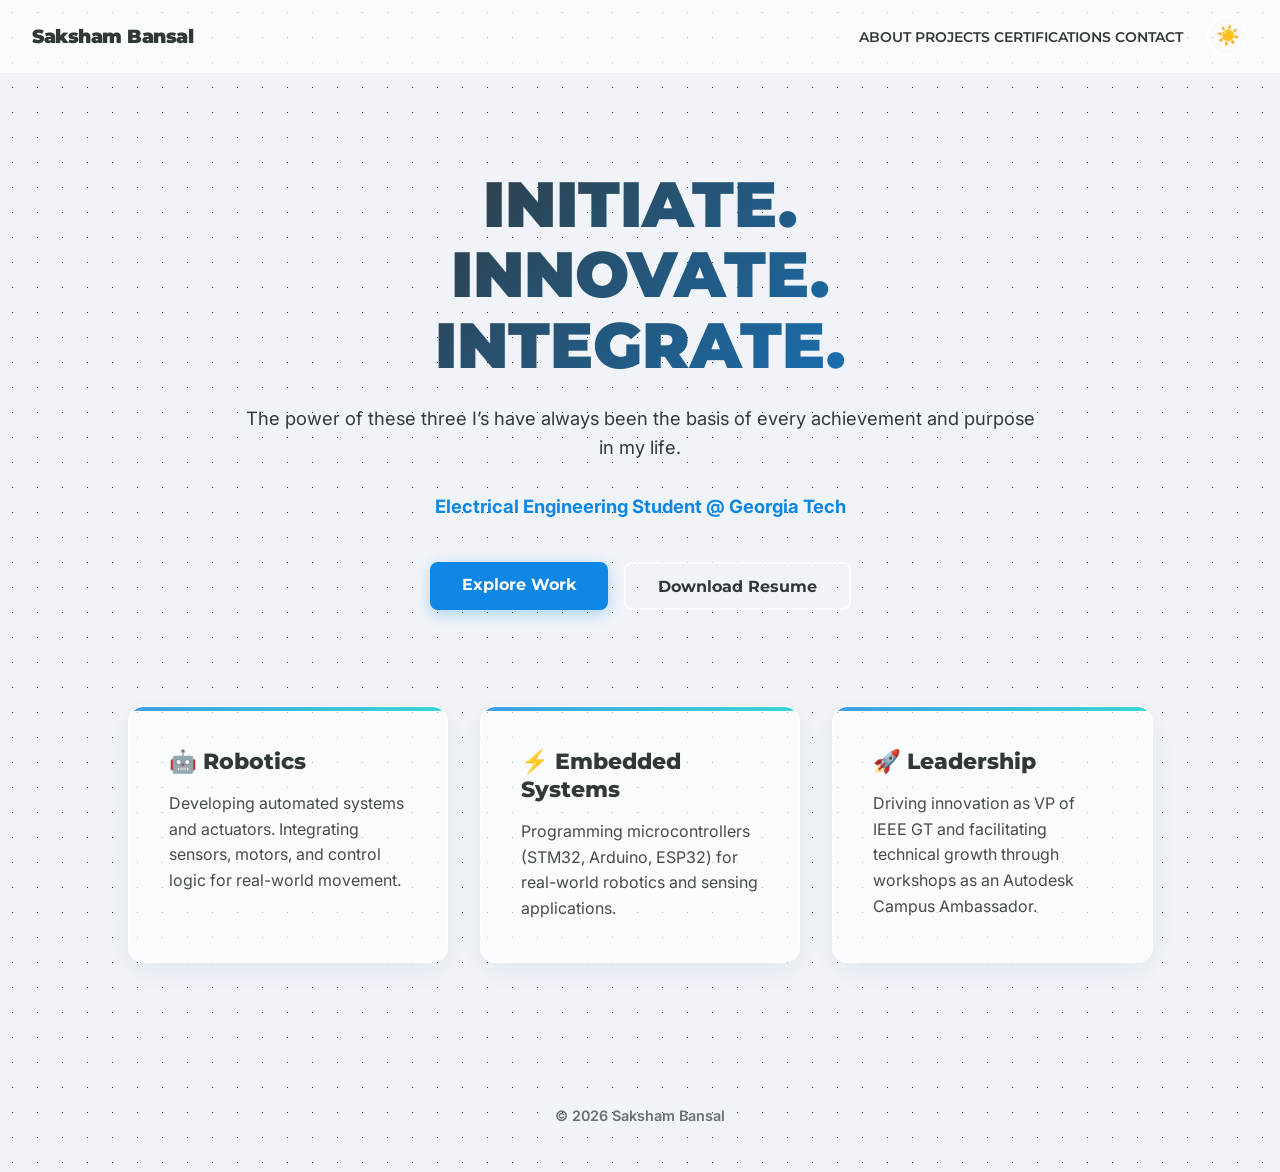
==== index.html @ 100a0a52 "Update index.html" ====
<!DOCTYPE html>
<html lang="en">
<head>
  <meta charset="UTF-8" /> 
  <meta name="viewport" content="width=device-width, initial-scale=1.0" />
  <title>Saksham Bansal</title>
  <link href="https://fonts.googleapis.com/css2?family=Montserrat:wght@400;700;900&family=Inter:wght@400;600&display=swap" rel="stylesheet">
  <style>
    /* SHARED THEME CSS */
    :root {
      --bg-color: #f0f4f8; --text-color: #2d3436;
      --glass-bg: rgba(255, 255, 255, 0.65); --glass-border: rgba(255, 255, 255, 0.8);
      --accent-primary: #0984e3; --accent-secondary: #00cec9;
      --shadow: 0 8px 32px 0 rgba(31, 38, 135, 0.07);
    }
    [data-theme="dark"] {
      --bg-color: #0f111a; --text-color: #dfe6e9;
      --glass-bg: rgba(22, 27, 34, 0.6); --glass-border: rgba(255, 255, 255, 0.1);
      --accent-primary: #74b9ff; --accent-secondary: #81ecec;
      --shadow: 0 8px 32px 0 rgba(0, 0, 0, 0.5);
    }
    * { margin: 0; padding: 0; box-sizing: border-box; transition: background-color 0.3s, color 0.3s; }
    body { 
      background-color: var(--bg-color); color: var(--text-color); font-family: 'Inter', sans-serif; 
      min-height: 100vh; display: flex; flex-direction: column;
      background-image: radial-gradient(var(--text-color) 0.5px, transparent 0.5px); background-size: 25px 25px; opacity: 0.98;
    }
    header {
      background: var(--glass-bg); backdrop-filter: blur(12px); -webkit-backdrop-filter: blur(12px);
      border-bottom: 1px solid var(--glass-border); padding: 1rem 2rem; position: sticky; top: 0; z-index: 100;
      display: flex; justify-content: space-between; align-items: center;
    }
    .brand { 
      font-family: 'Montserrat', sans-serif; font-weight: 900; font-size: 1.2rem; letter-spacing: -0.5px; 
      text-decoration: none; color: var(--text-color); cursor: pointer;
    }
    .brand:hover { color: var(--accent-primary); }

    .controls { display: flex; align-items: center; gap: 1.5rem; }
    nav a { text-decoration: none; color: var(--text-color); font-weight: 600; font-size: 0.9rem; position: relative; font-family: 'Montserrat', sans-serif; }
    nav a::after { content: ''; position: absolute; width: 0; height: 2px; bottom: -4px; left: 0; background-color: var(--accent-primary); transition: width 0.3s; }
    nav a:hover::after { width: 100%; }
    .toggle-btn { background: none; border: 2px solid var(--glass-border); border-radius: 50%; cursor: pointer; font-size: 1.2rem; padding: 0.4rem; display: flex; align-items: center; justify-content: center; transition: transform 0.2s; }
    .toggle-btn:hover { transform: scale(1.1); background: var(--glass-border); }
    
    main { flex: 1; padding: 6rem 2rem; max-width: 1200px; margin: auto; text-align: center; }
    footer { text-align: center; padding: 3rem; font-size: 0.9rem; opacity: 0.7; font-weight: 600; }

    /* Index Specific Styles */
    .hero-title { font-family: 'Montserrat', sans-serif; font-size: 4rem; line-height: 1.1; font-weight: 900; margin-bottom: 1.5rem; background: linear-gradient(135deg, var(--text-color) 20%, var(--accent-primary)); -webkit-background-clip: text; -webkit-text-fill-color: transparent; opacity: 0; animation: fadeIn 1s forwards; }
    .hero-title span { display: block; }
    .hero-title span:nth-child(2) { animation-delay: 0.2s; }
    .hero-title span:nth-child(3) { animation-delay: 0.4s; }
    .hero-sub { font-size: 1.15rem; color: var(--text-color); margin-bottom: 2.5rem; max-width: 800px; margin-left: auto; margin-right: auto; opacity: 0; animation: fadeIn 1s forwards 0.8s; line-height: 1.6; }
    .highlight { color: var(--accent-primary); font-weight: 700; }
    .btn-container { display: inline-flex; gap: 1rem; opacity: 0; animation: fadeIn 1s forwards 1s; }
    .btn { padding: 0.8rem 2rem; text-decoration: none; font-weight: 700; font-size: 1rem; border-radius: 8px; transition: all 0.3s; font-family: 'Montserrat', sans-serif; }
    .btn-fill { background: var(--accent-primary); color: white; box-shadow: 0 4px 15px rgba(9, 132, 227, 0.3); }
    .btn-fill:hover { background: var(--accent-secondary); transform: translateY(-2px); box-shadow: 0 6px 20px rgba(0, 206, 201, 0.4); }
    .btn-outline { background: transparent; color: var(--text-color); border: 2px solid var(--glass-border); }
    .btn-outline:hover { border-color: var(--accent-primary); color: var(--accent-primary); transform: translateY(-2px); }
    .grid { display: grid; grid-template-columns: repeat(auto-fit, minmax(320px, 1fr)); gap: 2rem; margin-top: 6rem; }
    .card { background: var(--glass-bg); padding: 2.5rem; border-radius: 16px; border: 1px solid var(--glass-border); box-shadow: var(--shadow); text-align: left; transition: transform 0.3s, border-color 0.3s; position: relative; overflow: hidden; }
    .card::before { content: ''; position: absolute; top: 0; left: 0; width: 100%; height: 4px; background: linear-gradient(90deg, var(--accent-primary), var(--accent-secondary)); opacity: 0.8; }
    .card:hover { transform: translateY(-8px); border-color: var(--accent-primary); }
    .card h3 { font-family: 'Montserrat', sans-serif; font-weight: 800; font-size: 1.4rem; margin-bottom: 1rem; color: var(--text-color); display: flex; align-items: center; gap: 0.5rem; }
    .card p { font-size: 1rem; line-height: 1.6; opacity: 0.9; }
    
    @keyframes fadeIn { to { opacity: 1; } }

    /* Mobile Layout */
    /* MOBILE LAYOUT */
    @media (max-width: 768px) {
      /* 1. Header & Navigation (Your settings) */
      header { flex-direction: column; padding: 1rem; gap: 0.5rem; }
      .brand { width: 100%; text-align: center; font-size: 1.4rem; margin-bottom: 0.5rem; }
      .controls { width: 100%; justify-content: center; gap: 1rem; flex-wrap: wrap; }
      nav { gap: 0.8rem; }
      nav a { font-size: 0.75rem; }

      /* 2. Grid & Font Fixes (Keeps the rest of the site working on mobile) */
      .grid, .project-grid, .contact-grid, .cert-grid, .skills-grid { 
        grid-template-columns: 1fr; 
      }
      .toggle-btn { font-size: 1.1rem; padding: 0.3rem; }
      .hero-title { font-size: 2.5rem; }
      h2 { font-size: 2rem; }
    }
  </style>
  <script>
    (function() { const savedTheme = localStorage.getItem("theme") || "light"; document.documentElement.setAttribute("data-theme", savedTheme); })();
  </script>
</head>
<body>
  <header>
    <a href="index.html" class="brand">Saksham Bansal</a>
    <div class="controls">
      <nav>
        <a href="about.html">ABOUT</a>
        <a href="projects.html">PROJECTS</a>
        <a href="certifications.html">CERTIFICATIONS</a>
        <a href="contact.html">CONTACT</a>
      </nav>
      <button class="toggle-btn" onclick="toggleTheme()" title="Toggle Theme"><span id="theme-icon">☀️</span></button>
    </div>
  </header>

  <main>
    <h1 class="hero-title">
      <span>INITIATE.</span><span>INNOVATE.</span><span>INTEGRATE.</span>
    </h1>
    <p class="hero-sub">The power of these three I’s have always been the basis of every achievement and purpose in my life.<br><br><span class="highlight">Electrical Engineering Student @ Georgia Tech</span></p>
    <div class="btn-container">
      <a href="projects.html" class="btn btn-fill">Explore Work</a>
      <a href="Resume - Saksham Bansal.pdf" class="btn btn-outline" target="_blank">Download Resume</a>
    </div>
    <div class="grid">
      <div class="card">
        <h3>🤖 Robotics</h3>
        <p>Developing automated systems and actuators. Integrating sensors, motors, and control logic for real-world movement.</p>
      </div>
      <div class="card">
        <h3>⚡ Embedded Systems</h3>
        <p>Programming microcontrollers (STM32, Arduino, ESP32) for real-world robotics and sensing applications.</p>
      </div>
      <div class="card">
        <h3>🚀 Leadership</h3>
        <p>Driving innovation as VP of IEEE GT and facilitating technical growth through workshops as an Autodesk Campus Ambassador.</p>
      </div>
    </div>
  </main>
  <footer>&copy; 2026 Saksham Bansal</footer>
  <script>
    function toggleTheme() { const html = document.documentElement; const icon = document.getElementById('theme-icon'); const current = html.getAttribute("data-theme"); if (current === "dark") { html.setAttribute("data-theme", "light"); localStorage.setItem("theme", "light"); icon.textContent = "☀️"; } else { html.setAttribute("data-theme", "dark"); localStorage.setItem("theme", "dark"); icon.textContent = "🌙"; } }
    document.addEventListener("DOMContentLoaded", () => { const current = localStorage.getItem("theme") || "light"; document.getElementById('theme-icon').textContent = current === "dark" ? "🌙" : "☀️"; });
  </script>
</body>
</html>
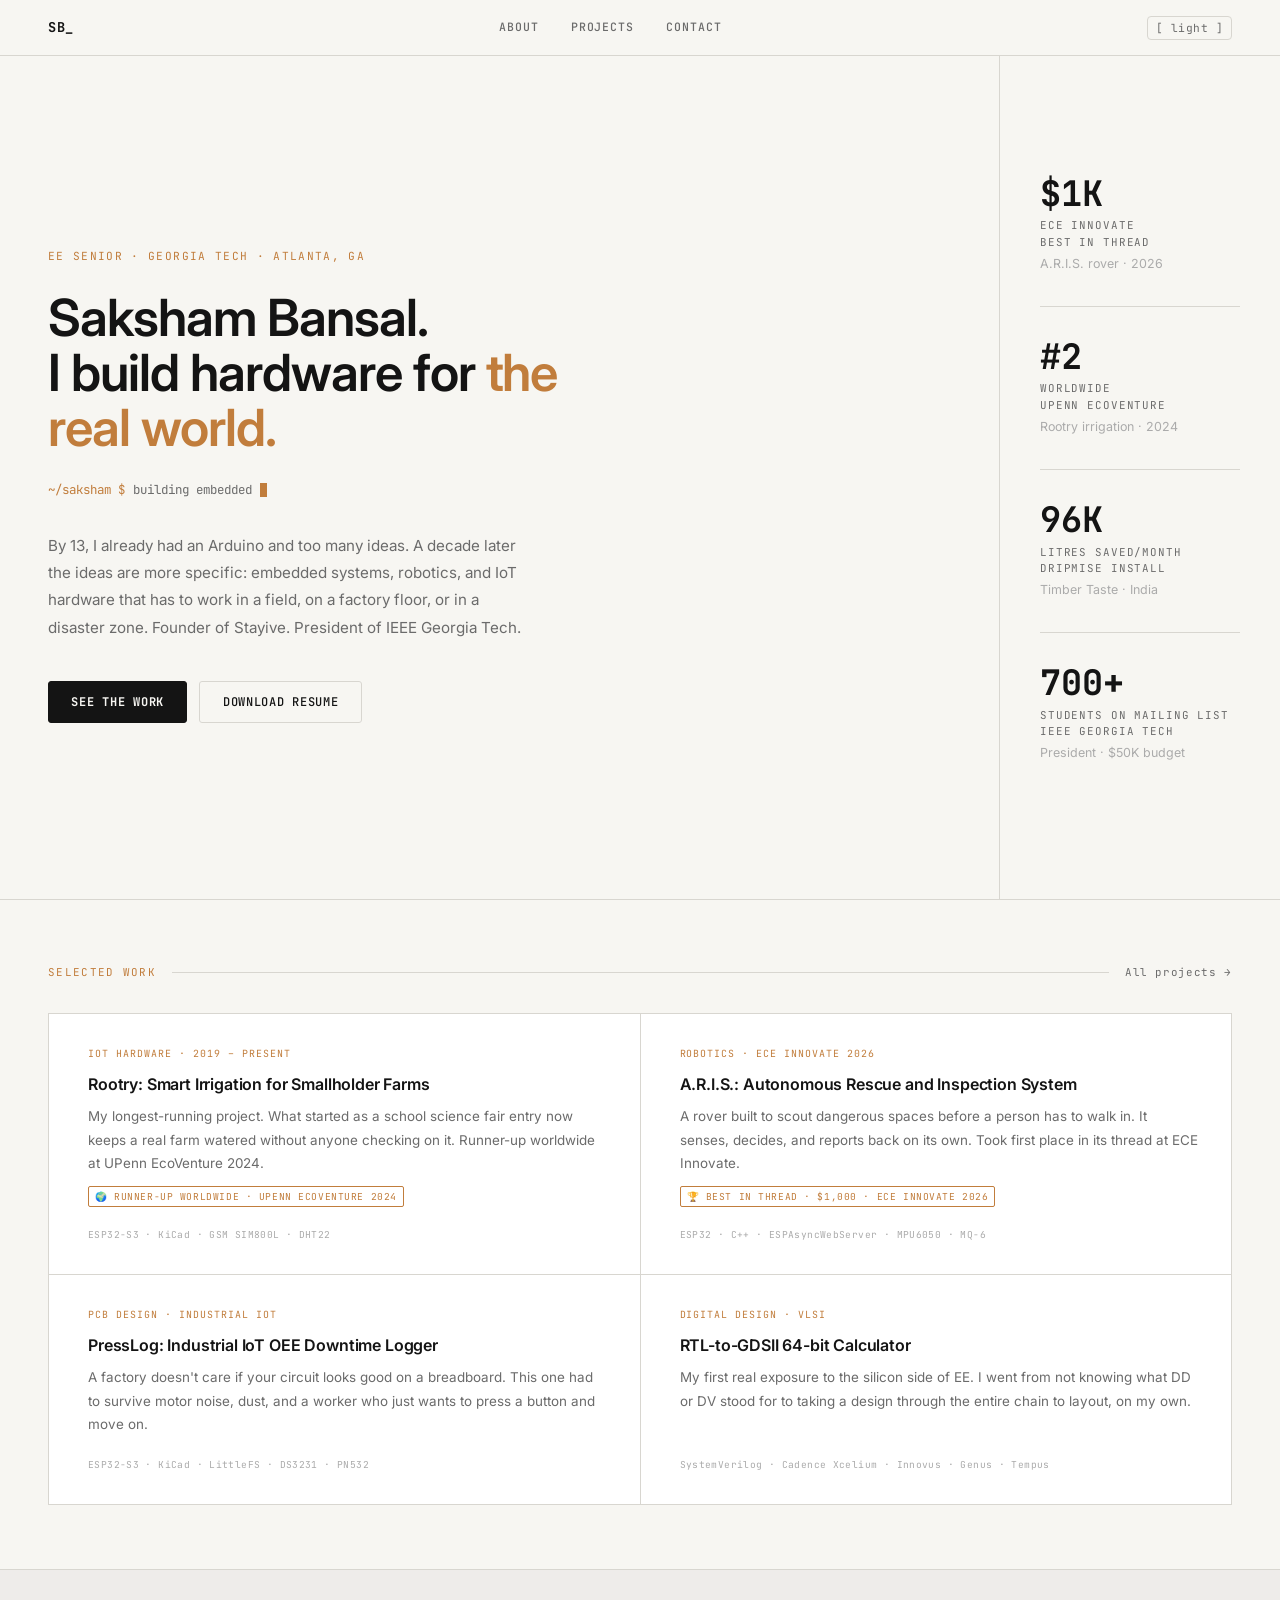
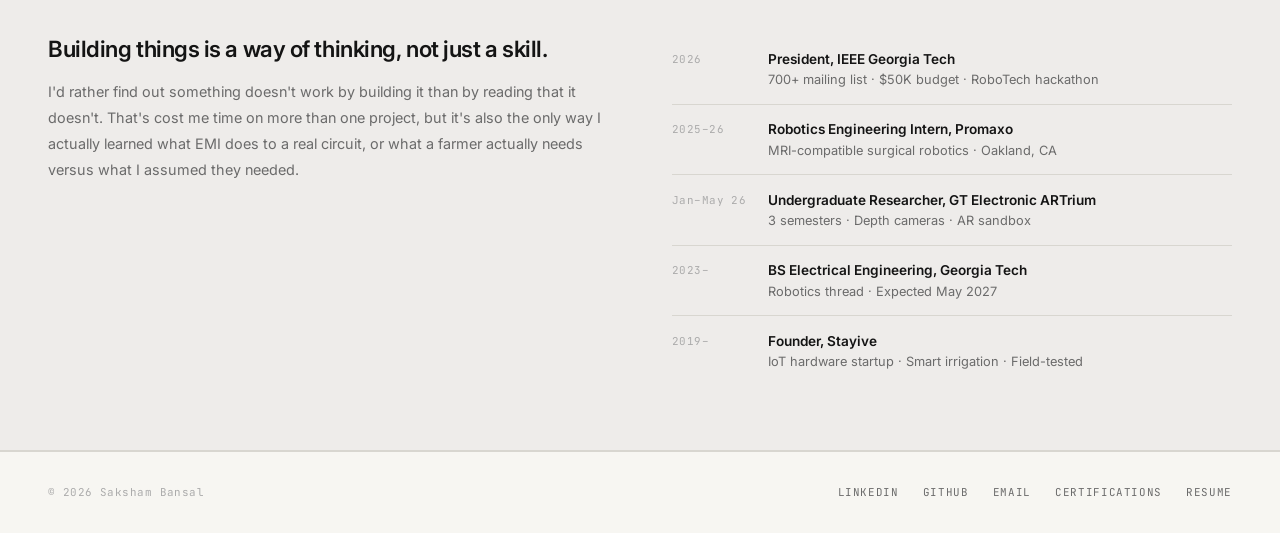
==== commit a3313c1a: "Rename index-2.html to index.html" ====
--- a/index.html
+++ b/index.html
@@ -1,138 +1,238 @@
 <!DOCTYPE html>
-<html lang="en">
+<html lang="en" data-theme="light">
 <head>
-  <meta charset="UTF-8" /> 
+  <meta charset="UTF-8" />
   <meta name="viewport" content="width=device-width, initial-scale=1.0" />
+  <meta name="description" content="Saksham Bansal: EE Senior at Georgia Tech. Embedded systems, robotics, and IoT hardware." />
   <title>Saksham Bansal</title>
-  <link href="https://fonts.googleapis.com/css2?family=Montserrat:wght@400;700;900&family=Inter:wght@400;600&display=swap" rel="stylesheet">
+  <link rel="preconnect" href="https://fonts.googleapis.com">
+  <link rel="preconnect" href="https://fonts.gstatic.com" crossorigin>
+  <link href="https://fonts.googleapis.com/css2?family=JetBrains+Mono:wght@400;500;700&family=Inter:wght@400;500;600&display=swap" rel="stylesheet">
   <style>
-    /* SHARED THEME CSS */
-    :root {
-      --bg-color: #f0f4f8; --text-color: #2d3436;
-      --glass-bg: rgba(255, 255, 255, 0.65); --glass-border: rgba(255, 255, 255, 0.8);
-      --accent-primary: #0984e3; --accent-secondary: #00cec9;
-      --shadow: 0 8px 32px 0 rgba(31, 38, 135, 0.07);
+    :root{--bg:#F7F6F2;--surface:#EEECEA;--ink:#141414;--ink2:#6B6B6B;--ink3:#ABABAB;--accent:#C17D3C;--border:#D8D6D0;--card-bg:#FFFFFF;--mono:'JetBrains Mono',monospace;--sans:'Inter',sans-serif;}
+    [data-theme="dark"]{--bg:#0E0E0E;--surface:#1A1A18;--ink:#E8E6DF;--ink2:#8A8880;--ink3:#4A4A48;--accent:#D4904E;--border:#2A2A28;--card-bg:#161614;}
+    *,*::before,*::after{box-sizing:border-box;margin:0;padding:0;}
+    html{scroll-behavior:smooth;}
+    body{background:var(--bg);color:var(--ink);font-family:var(--sans);font-size:16px;line-height:1.6;transition:background .25s,color .25s;min-height:100vh;}
+    body::before{content:'';position:fixed;inset:0;background-image:radial-gradient(var(--ink3) 0.6px,transparent 0.6px);background-size:28px 28px;opacity:.35;pointer-events:none;z-index:0;}
+    header{position:sticky;top:0;z-index:100;display:flex;align-items:center;justify-content:space-between;padding:0 3rem;height:56px;background:var(--bg);border-bottom:1px solid var(--border);}
+    .brand{font-family:var(--mono);font-weight:700;font-size:.85rem;letter-spacing:.04em;color:var(--ink);text-decoration:none;}
+    .brand:hover{color:var(--accent);}
+    nav{display:flex;align-items:center;gap:2rem;}
+    nav a{font-family:var(--mono);font-size:.72rem;font-weight:500;letter-spacing:.08em;text-transform:uppercase;color:var(--ink2);text-decoration:none;transition:color .15s;}
+    nav a:hover,nav a.active{color:var(--accent);}
+    .theme-btn{background:none;border:1px solid var(--border);border-radius:4px;color:var(--ink2);cursor:pointer;font-family:var(--mono);font-size:.7rem;padding:4px 8px;letter-spacing:.04em;transition:border-color .15s,color .15s;}
+    .theme-btn:hover{border-color:var(--accent);color:var(--accent);}
+    main{position:relative;z-index:1;}
+    footer{position:relative;z-index:1;padding:2rem 3rem;display:flex;align-items:center;justify-content:space-between;border-top:1px solid var(--border);}
+    .footer-copy{font-family:var(--mono);font-size:.68rem;color:var(--ink3);letter-spacing:.04em;}
+    .footer-links{display:flex;gap:1.5rem;}
+    .footer-links a{font-family:var(--mono);font-size:.68rem;letter-spacing:.06em;text-transform:uppercase;color:var(--ink2);text-decoration:none;transition:color .15s;}
+    .footer-links a:hover{color:var(--accent);}
+    .hero{display:grid;grid-template-columns:1fr 280px;min-height:calc(100vh - 56px);border-bottom:1px solid var(--border);}
+    .hero-left{padding:5rem 3rem 4rem;display:flex;flex-direction:column;justify-content:center;border-right:1px solid var(--border);}
+    .eyebrow{font-family:var(--mono);font-size:.7rem;letter-spacing:.12em;text-transform:uppercase;color:var(--accent);margin-bottom:1.5rem;}
+    h1{font-size:clamp(2.2rem,4vw,3.5rem);font-weight:600;line-height:1.08;letter-spacing:-.02em;color:var(--ink);margin-bottom:1.5rem;max-width:580px;}
+    h1 em{font-style:normal;color:var(--accent);}
+    .terminal-line{display:flex;align-items:center;gap:.5rem;margin-bottom:2rem;}
+    .terminal-prompt{font-family:var(--mono);font-size:.78rem;color:var(--accent);user-select:none;flex-shrink:0;}
+    .terminal-text{font-family:var(--mono);font-size:.78rem;color:var(--ink2);min-height:1.2em;}
+    .cursor{display:inline-block;width:7px;height:.85em;background:var(--accent);vertical-align:middle;animation:blink 1s step-end infinite;}
+    @keyframes blink{0%,100%{opacity:1}50%{opacity:0}}
+    .hero-desc{font-size:.95rem;color:var(--ink2);max-width:480px;line-height:1.8;margin-bottom:2.5rem;}
+    .cta-row{display:flex;gap:.75rem;flex-wrap:wrap;}
+    .btn-primary{font-family:var(--mono);font-size:.75rem;font-weight:700;letter-spacing:.06em;text-transform:uppercase;color:var(--bg);background:var(--ink);border:1px solid var(--ink);padding:.65rem 1.4rem;text-decoration:none;border-radius:3px;transition:background .15s,border-color .15s;}
+    .btn-primary:hover{background:var(--accent);border-color:var(--accent);}
+    .btn-ghost{font-family:var(--mono);font-size:.75rem;font-weight:500;letter-spacing:.06em;text-transform:uppercase;color:var(--ink);background:transparent;border:1px solid var(--border);padding:.65rem 1.4rem;text-decoration:none;border-radius:3px;transition:border-color .15s,color .15s;}
+    .btn-ghost:hover{border-color:var(--accent);color:var(--accent);}
+    .hero-right{padding:5rem 2.5rem 4rem;display:flex;flex-direction:column;justify-content:center;}
+    .stat-block{padding:2rem 0;border-bottom:1px solid var(--border);}
+    .stat-block:first-child{padding-top:0;}
+    .stat-block:last-child{border-bottom:none;}
+    .stat-number{font-family:var(--mono);font-size:2.2rem;font-weight:700;color:var(--ink);line-height:1;margin-bottom:.4rem;}
+    .stat-label{font-family:var(--mono);font-size:.68rem;letter-spacing:.08em;text-transform:uppercase;color:var(--ink2);line-height:1.5;}
+    .stat-sub{font-size:.78rem;color:var(--ink3);margin-top:.25rem;}
+    .section{padding:4rem 3rem;}
+    .section-header{display:flex;align-items:center;gap:1rem;margin-bottom:2rem;}
+    .section-label{font-family:var(--mono);font-size:.68rem;letter-spacing:.12em;text-transform:uppercase;color:var(--accent);white-space:nowrap;}
+    .section-rule{flex:1;height:1px;background:var(--border);}
+    .section-link{font-family:var(--mono);font-size:.68rem;color:var(--ink2);text-decoration:none;letter-spacing:.06em;white-space:nowrap;transition:color .15s;}
+    .section-link:hover{color:var(--accent);}
+    .work-grid{display:grid;grid-template-columns:repeat(2,1fr);gap:1px;background:var(--border);border:1px solid var(--border);}
+    .work-card{background:var(--card-bg);padding:2rem 2rem 2rem 2.25rem;border-left:3px solid transparent;transition:border-color .2s;text-decoration:none;color:inherit;display:flex;flex-direction:column;}
+    .work-card:hover{border-left-color:var(--accent);}
+    .card-tag{font-family:var(--mono);font-size:.62rem;letter-spacing:.1em;text-transform:uppercase;color:var(--accent);margin-bottom:.6rem;}
+    .card-title{font-size:1rem;font-weight:600;color:var(--ink);margin-bottom:.5rem;letter-spacing:-.01em;}
+    .card-desc{font-size:.84rem;color:var(--ink2);line-height:1.75;flex:1;}
+    .card-footer{display:flex;align-items:center;justify-content:space-between;margin-top:1.25rem;flex-wrap:wrap;gap:.5rem;}
+    .card-stack{font-family:var(--mono);font-size:.6rem;color:var(--ink3);letter-spacing:.04em;}
+    .card-award{font-family:var(--mono);font-size:.6rem;letter-spacing:.06em;text-transform:uppercase;color:var(--accent);border:1px solid var(--accent);padding:2px 6px;border-radius:2px;display:inline-block;margin-top:.6rem;align-self:flex-start;}
+    .about-strip{padding:4rem 3rem;border-top:1px solid var(--border);border-bottom:1px solid var(--border);display:grid;grid-template-columns:1fr 1fr;gap:4rem;background:var(--surface);}
+    .about-left h2{font-size:1.4rem;font-weight:600;letter-spacing:-.02em;color:var(--ink);margin-bottom:1rem;line-height:1.3;}
+    .about-left p{font-size:.9rem;color:var(--ink2);line-height:1.8;margin-bottom:.75rem;}
+    .about-left p:last-child{margin-bottom:0;}
+    .timeline{display:flex;flex-direction:column;}
+    .timeline-item{display:grid;grid-template-columns:80px 1fr;gap:1rem;padding:.9rem 0;border-bottom:1px solid var(--border);}
+    .timeline-item:last-child{border-bottom:none;}
+    .timeline-year{font-family:var(--mono);font-size:.68rem;color:var(--ink3);letter-spacing:.04em;padding-top:2px;}
+    .timeline-text{font-size:.85rem;color:var(--ink);line-height:1.5;}
+    .timeline-text strong{font-weight:600;}
+    .timeline-text span{color:var(--ink2);font-size:.8rem;}
+    @media(max-width:900px){
+      header{padding:0 1.5rem;}nav{gap:1.2rem;}
+      .hero{grid-template-columns:1fr;min-height:auto;}
+      .hero-left{padding:3rem 1.5rem 2rem;border-right:none;border-bottom:1px solid var(--border);}
+      .hero-right{padding:2rem 1.5rem;flex-direction:row;flex-wrap:wrap;}
+      .stat-block{flex:1;min-width:140px;padding:1rem 0;border-bottom:none;border-right:1px solid var(--border);}
+      .stat-block:last-child{border-right:none;}
+      .section{padding:2.5rem 1.5rem;}
+      .work-grid{grid-template-columns:1fr;}
+      .about-strip{grid-template-columns:1fr;gap:2rem;padding:2.5rem 1.5rem;}
+      footer{padding:1.5rem;flex-direction:column;gap:1rem;text-align:center;}
     }
-    [data-theme="dark"] {
-      --bg-color: #0f111a; --text-color: #dfe6e9;
-      --glass-bg: rgba(22, 27, 34, 0.6); --glass-border: rgba(255, 255, 255, 0.1);
-      --accent-primary: #74b9ff; --accent-secondary: #81ecec;
-      --shadow: 0 8px 32px 0 rgba(0, 0, 0, 0.5);
-    }
-    * { margin: 0; padding: 0; box-sizing: border-box; transition: background-color 0.3s, color 0.3s; }
-    body { 
-      background-color: var(--bg-color); color: var(--text-color); font-family: 'Inter', sans-serif; 
-      min-height: 100vh; display: flex; flex-direction: column;
-      background-image: radial-gradient(var(--text-color) 0.5px, transparent 0.5px); background-size: 25px 25px; opacity: 0.98;
-    }
-    header {
-      background: var(--glass-bg); backdrop-filter: blur(12px); -webkit-backdrop-filter: blur(12px);
-      border-bottom: 1px solid var(--glass-border); padding: 1rem 2rem; position: sticky; top: 0; z-index: 100;
-      display: flex; justify-content: space-between; align-items: center;
-    }
-    .brand { 
-      font-family: 'Montserrat', sans-serif; font-weight: 900; font-size: 1.2rem; letter-spacing: -0.5px; 
-      text-decoration: none; color: var(--text-color); cursor: pointer;
-    }
-    .brand:hover { color: var(--accent-primary); }
-
-    .controls { display: flex; align-items: center; gap: 1.5rem; }
-    nav a { text-decoration: none; color: var(--text-color); font-weight: 600; font-size: 0.9rem; position: relative; font-family: 'Montserrat', sans-serif; }
-    nav a::after { content: ''; position: absolute; width: 0; height: 2px; bottom: -4px; left: 0; background-color: var(--accent-primary); transition: width 0.3s; }
-    nav a:hover::after { width: 100%; }
-    .toggle-btn { background: none; border: 2px solid var(--glass-border); border-radius: 50%; cursor: pointer; font-size: 1.2rem; padding: 0.4rem; display: flex; align-items: center; justify-content: center; transition: transform 0.2s; }
-    .toggle-btn:hover { transform: scale(1.1); background: var(--glass-border); }
-    
-    main { flex: 1; padding: 6rem 2rem; max-width: 1200px; margin: auto; text-align: center; }
-    footer { text-align: center; padding: 3rem; font-size: 0.9rem; opacity: 0.7; font-weight: 600; }
-
-    /* Index Specific Styles */
-    .hero-title { font-family: 'Montserrat', sans-serif; font-size: 4rem; line-height: 1.1; font-weight: 900; margin-bottom: 1.5rem; background: linear-gradient(135deg, var(--text-color) 20%, var(--accent-primary)); -webkit-background-clip: text; -webkit-text-fill-color: transparent; opacity: 0; animation: fadeIn 1s forwards; }
-    .hero-title span { display: block; }
-    .hero-title span:nth-child(2) { animation-delay: 0.2s; }
-    .hero-title span:nth-child(3) { animation-delay: 0.4s; }
-    .hero-sub { font-size: 1.15rem; color: var(--text-color); margin-bottom: 2.5rem; max-width: 800px; margin-left: auto; margin-right: auto; opacity: 0; animation: fadeIn 1s forwards 0.8s; line-height: 1.6; }
-    .highlight { color: var(--accent-primary); font-weight: 700; }
-    .btn-container { display: inline-flex; gap: 1rem; opacity: 0; animation: fadeIn 1s forwards 1s; }
-    .btn { padding: 0.8rem 2rem; text-decoration: none; font-weight: 700; font-size: 1rem; border-radius: 8px; transition: all 0.3s; font-family: 'Montserrat', sans-serif; }
-    .btn-fill { background: var(--accent-primary); color: white; box-shadow: 0 4px 15px rgba(9, 132, 227, 0.3); }
-    .btn-fill:hover { background: var(--accent-secondary); transform: translateY(-2px); box-shadow: 0 6px 20px rgba(0, 206, 201, 0.4); }
-    .btn-outline { background: transparent; color: var(--text-color); border: 2px solid var(--glass-border); }
-    .btn-outline:hover { border-color: var(--accent-primary); color: var(--accent-primary); transform: translateY(-2px); }
-    .grid { display: grid; grid-template-columns: repeat(auto-fit, minmax(320px, 1fr)); gap: 2rem; margin-top: 6rem; }
-    .card { background: var(--glass-bg); padding: 2.5rem; border-radius: 16px; border: 1px solid var(--glass-border); box-shadow: var(--shadow); text-align: left; transition: transform 0.3s, border-color 0.3s; position: relative; overflow: hidden; }
-    .card::before { content: ''; position: absolute; top: 0; left: 0; width: 100%; height: 4px; background: linear-gradient(90deg, var(--accent-primary), var(--accent-secondary)); opacity: 0.8; }
-    .card:hover { transform: translateY(-8px); border-color: var(--accent-primary); }
-    .card h3 { font-family: 'Montserrat', sans-serif; font-weight: 800; font-size: 1.4rem; margin-bottom: 1rem; color: var(--text-color); display: flex; align-items: center; gap: 0.5rem; }
-    .card p { font-size: 1rem; line-height: 1.6; opacity: 0.9; }
-    
-    @keyframes fadeIn { to { opacity: 1; } }
-
-    /* Mobile Layout */
-    /* MOBILE LAYOUT */
-    @media (max-width: 768px) {
-      /* 1. Header & Navigation (Your settings) */
-      header { flex-direction: column; padding: 1rem; gap: 0.5rem; }
-      .brand { width: 100%; text-align: center; font-size: 1.4rem; margin-bottom: 0.5rem; }
-      .controls { width: 100%; justify-content: center; gap: 1rem; flex-wrap: wrap; }
-      nav { gap: 0.8rem; }
-      nav a { font-size: 0.75rem; }
-
-      /* 2. Grid & Font Fixes (Keeps the rest of the site working on mobile) */
-      .grid, .project-grid, .contact-grid, .cert-grid, .skills-grid { 
-        grid-template-columns: 1fr; 
-      }
-      .toggle-btn { font-size: 1.1rem; padding: 0.3rem; }
-      .hero-title { font-size: 2.5rem; }
-      h2 { font-size: 2rem; }
-    }
+    @media(prefers-reduced-motion:reduce){.cursor{animation:none;opacity:1;}}
   </style>
-  <script>
-    (function() { const savedTheme = localStorage.getItem("theme") || "light"; document.documentElement.setAttribute("data-theme", savedTheme); })();
-  </script>
+  <script>(function(){var t=localStorage.getItem('theme')||'light';document.documentElement.setAttribute('data-theme',t);})();</script>
 </head>
 <body>
   <header>
-    <a href="index.html" class="brand">Saksham Bansal</a>
-    <div class="controls">
-      <nav>
-        <a href="about.html">ABOUT</a>
-        <a href="projects.html">PROJECTS</a>
-        <a href="certifications.html">CERTIFICATIONS</a>
-        <a href="contact.html">CONTACT</a>
-      </nav>
-      <button class="toggle-btn" onclick="toggleTheme()" title="Toggle Theme"><span id="theme-icon">☀️</span></button>
-    </div>
+    <a href="index.html" class="brand">SB_</a>
+    <nav>
+      <a href="about.html">About</a>
+      <a href="projects.html">Projects</a>
+      <a href="contact.html">Contact</a>
+    </nav>
+    <button class="theme-btn" onclick="toggleTheme()" id="theme-btn">[ light ]</button>
   </header>
 
   <main>
-    <h1 class="hero-title">
-      <span>INITIATE.</span><span>INNOVATE.</span><span>INTEGRATE.</span>
-    </h1>
-    <p class="hero-sub">The power of these three I’s have always been the basis of every achievement and purpose in my life.<br><br><span class="highlight">Electrical Engineering Student @ Georgia Tech</span></p>
-    <div class="btn-container">
-      <a href="projects.html" class="btn btn-fill">Explore Work</a>
-      <a href="Resume - Saksham Bansal.pdf" class="btn btn-outline" target="_blank">Download Resume</a>
-    </div>
-    <div class="grid">
-      <div class="card">
-        <h3>🤖 Robotics</h3>
-        <p>Developing automated systems and actuators. Integrating sensors, motors, and control logic for real-world movement.</p>
-      </div>
-      <div class="card">
-        <h3>⚡ Embedded Systems</h3>
-        <p>Programming microcontrollers (STM32, Arduino, ESP32) for real-world robotics and sensing applications.</p>
-      </div>
-      <div class="card">
-        <h3>🚀 Leadership</h3>
-        <p>Driving innovation as VP of IEEE GT and facilitating technical growth through workshops as an Autodesk Campus Ambassador.</p>
+    <section class="hero">
+      <div class="hero-left">
+        <p class="eyebrow">EE Senior · Georgia Tech · Atlanta, GA</p>
+        <h1>Saksham Bansal.<br>I build hardware for <em>the real world.</em></h1>
+        <div class="terminal-line">
+          <span class="terminal-prompt">~/saksham $</span>
+          <span class="terminal-text" id="typewriter"></span><span class="cursor"></span>
+        </div>
+        <p class="hero-desc">By 13, I already had an Arduino and too many ideas. A decade later the ideas are more specific: embedded systems, robotics, and IoT hardware that has to work in a field, on a factory floor, or in a disaster zone. Founder of Stayive. President of IEEE Georgia Tech.</p>
+        <div class="cta-row">
+          <a href="projects.html" class="btn-primary">See the work</a>
+          <a href="resume-saksham-bansal.pdf" class="btn-ghost" target="_blank" rel="noopener noreferrer">Download resume</a>
+        </div>
+      </div>
+      <div class="hero-right">
+        <div class="stat-block">
+          <div class="stat-number">$1K</div>
+          <div class="stat-label">ECE Innovate<br>Best in Thread</div>
+          <div class="stat-sub">A.R.I.S. rover · 2026</div>
+        </div>
+        <div class="stat-block">
+          <div class="stat-number">#2</div>
+          <div class="stat-label">Worldwide<br>UPenn EcoVenture</div>
+          <div class="stat-sub">Rootry irrigation · 2024</div>
+        </div>
+        <div class="stat-block">
+          <div class="stat-number">96K</div>
+          <div class="stat-label">Litres saved/month<br>Dripmise install</div>
+          <div class="stat-sub">Timber Taste · India</div>
+        </div>
+        <div class="stat-block">
+          <div class="stat-number">700+</div>
+          <div class="stat-label">Students on mailing list<br>IEEE Georgia Tech</div>
+          <div class="stat-sub">President · $50K budget</div>
+        </div>
+      </div>
+    </section>
+
+    <section class="section">
+      <div class="section-header">
+        <span class="section-label">Selected work</span>
+        <div class="section-rule"></div>
+        <a href="projects.html" class="section-link">All projects →</a>
+      </div>
+      <div class="work-grid">
+
+        <a href="https://github.com/bansalsaksham/Rootry" target="_blank" rel="noopener noreferrer" class="work-card">
+          <div class="card-tag">IoT Hardware · 2019 – Present</div>
+          <div class="card-title">Rootry: Smart Irrigation for Smallholder Farms</div>
+          <div class="card-desc">My longest-running project. What started as a school science fair entry now keeps a real farm watered without anyone checking on it. Runner-up worldwide at UPenn EcoVenture 2024.</div>
+          <div class="card-award">🌍 Runner-up Worldwide · UPenn EcoVenture 2024</div>
+          <div class="card-footer"><span class="card-stack">ESP32-S3 · KiCad · GSM SIM800L · DHT22</span></div>
+        </a>
+
+        <a href="https://github.com/bansalsaksham/ARIS" target="_blank" rel="noopener noreferrer" class="work-card">
+          <div class="card-tag">Robotics · ECE Innovate 2026</div>
+          <div class="card-title">A.R.I.S.: Autonomous Rescue and Inspection System</div>
+          <div class="card-desc">A rover built to scout dangerous spaces before a person has to walk in. It senses, decides, and reports back on its own. Took first place in its thread at ECE Innovate.</div>
+          <div class="card-award">🏆 Best in Thread · $1,000 · ECE Innovate 2026</div>
+          <div class="card-footer"><span class="card-stack">ESP32 · C++ · ESPAsyncWebServer · MPU6050 · MQ-6</span></div>
+        </a>
+
+        <a href="https://github.com/bansalsaksham/PressLog" target="_blank" rel="noopener noreferrer" class="work-card">
+          <div class="card-tag">PCB Design · Industrial IoT</div>
+          <div class="card-title">PressLog: Industrial IoT OEE Downtime Logger</div>
+          <div class="card-desc">A factory doesn't care if your circuit looks good on a breadboard. This one had to survive motor noise, dust, and a worker who just wants to press a button and move on.</div>
+          <div class="card-footer"><span class="card-stack">ESP32-S3 · KiCad · LittleFS · DS3231 · PN532</span></div>
+        </a>
+
+        <a href="https://github.com/bansalsaksham/RTL-to-GDSII-64-bit-Calculator" target="_blank" rel="noopener noreferrer" class="work-card">
+          <div class="card-tag">Digital Design · VLSI</div>
+          <div class="card-title">RTL-to-GDSII 64-bit Calculator</div>
+          <div class="card-desc">My first real exposure to the silicon side of EE. I went from not knowing what DD or DV stood for to taking a design through the entire chain to layout, on my own.</div>
+          <div class="card-footer"><span class="card-stack">SystemVerilog · Cadence Xcelium · Innovus · Genus · Tempus</span></div>
+        </a>
+
+      </div>
+    </section>
+
+    <div class="about-strip">
+      <div class="about-left">
+        <h2>Building things is a way of thinking, not just a skill.</h2>
+        <p>I'd rather find out something doesn't work by building it than by reading that it doesn't. That's cost me time on more than one project, but it's also the only way I actually learned what EMI does to a real circuit, or what a farmer actually needs versus what I assumed they needed.</p>
+      </div>
+      <div class="timeline">
+        <div class="timeline-item">
+          <span class="timeline-year">2026</span>
+          <div class="timeline-text"><strong>President, IEEE Georgia Tech</strong><br><span>700+ mailing list · $50K budget · RoboTech hackathon</span></div>
+        </div>
+        <div class="timeline-item">
+          <span class="timeline-year">2025–26</span>
+          <div class="timeline-text"><strong>Robotics Engineering Intern, Promaxo</strong><br><span>MRI-compatible surgical robotics · Oakland, CA</span></div>
+        </div>
+        <div class="timeline-item">
+          <span class="timeline-year">Jan–May 26</span>
+          <div class="timeline-text"><strong>Undergraduate Researcher, GT Electronic ARTrium</strong><br><span>3 semesters · Depth cameras · AR sandbox</span></div>
+        </div>
+        <div class="timeline-item">
+          <span class="timeline-year">2023–</span>
+          <div class="timeline-text"><strong>BS Electrical Engineering, Georgia Tech</strong><br><span>Robotics thread · Expected May 2027</span></div>
+        </div>
+        <div class="timeline-item">
+          <span class="timeline-year">2019–</span>
+          <div class="timeline-text"><strong>Founder, Stayive</strong><br><span>IoT hardware startup · Smart irrigation · Field-tested</span></div>
+        </div>
       </div>
     </div>
   </main>
-  <footer>&copy; 2026 Saksham Bansal</footer>
+
+  <footer>
+    <span class="footer-copy">© 2026 Saksham Bansal</span>
+    <div class="footer-links">
+      <a href="https://linkedin.com/in/bansalsaksham" target="_blank" rel="noopener noreferrer">LinkedIn</a>
+      <a href="https://github.com/bansalsaksham" target="_blank" rel="noopener noreferrer">GitHub</a>
+      <a href="mailto:sakshambansal@gatech.edu">Email</a>
+      <a href="certifications.html">Certifications</a>
+      <a href="resume-saksham-bansal.pdf" target="_blank" rel="noopener noreferrer">Resume</a>
+    </div>
+  </footer>
+
   <script>
-    function toggleTheme() { const html = document.documentElement; const icon = document.getElementById('theme-icon'); const current = html.getAttribute("data-theme"); if (current === "dark") { html.setAttribute("data-theme", "light"); localStorage.setItem("theme", "light"); icon.textContent = "☀️"; } else { html.setAttribute("data-theme", "dark"); localStorage.setItem("theme", "dark"); icon.textContent = "🌙"; } }
-    document.addEventListener("DOMContentLoaded", () => { const current = localStorage.getItem("theme") || "light"; document.getElementById('theme-icon').textContent = current === "dark" ? "🌙" : "☀️"; });
+    function toggleTheme(){var h=document.documentElement,b=document.getElementById('theme-btn'),c=h.getAttribute('data-theme'),n=c==='dark'?'light':'dark';h.setAttribute('data-theme',n);localStorage.setItem('theme',n);b.textContent=n==='dark'?'[ dark ]':'[ light ]';}
+    (function(){var t=localStorage.getItem('theme')||'light';document.getElementById('theme-btn').textContent=t==='dark'?'[ dark ]':'[ light ]';document.querySelectorAll('nav a').forEach(function(a){if(a.href===window.location.href)a.classList.add('active');});})();
+    var lines=['building embedded systems since 13','wiring sensors to the real world','debugging firmware at 3am','shipping hardware that field-tests','running a 700-person IEEE chapter','growing up in a PCB fab'];
+    var el=document.getElementById('typewriter'),li=0,ci=0,deleting=false,pause=0;
+    function tick(){var line=lines[li];if(pause>0){pause--;setTimeout(tick,60);return;}if(!deleting){el.textContent=line.slice(0,++ci);if(ci===line.length){pause=28;deleting=true;}setTimeout(tick,68);}else{el.textContent=line.slice(0,--ci);if(ci===0){deleting=false;li=(li+1)%lines.length;pause=6;}setTimeout(tick,34);}}
+    setTimeout(tick,800);
   </script>
 </body>
 </html>
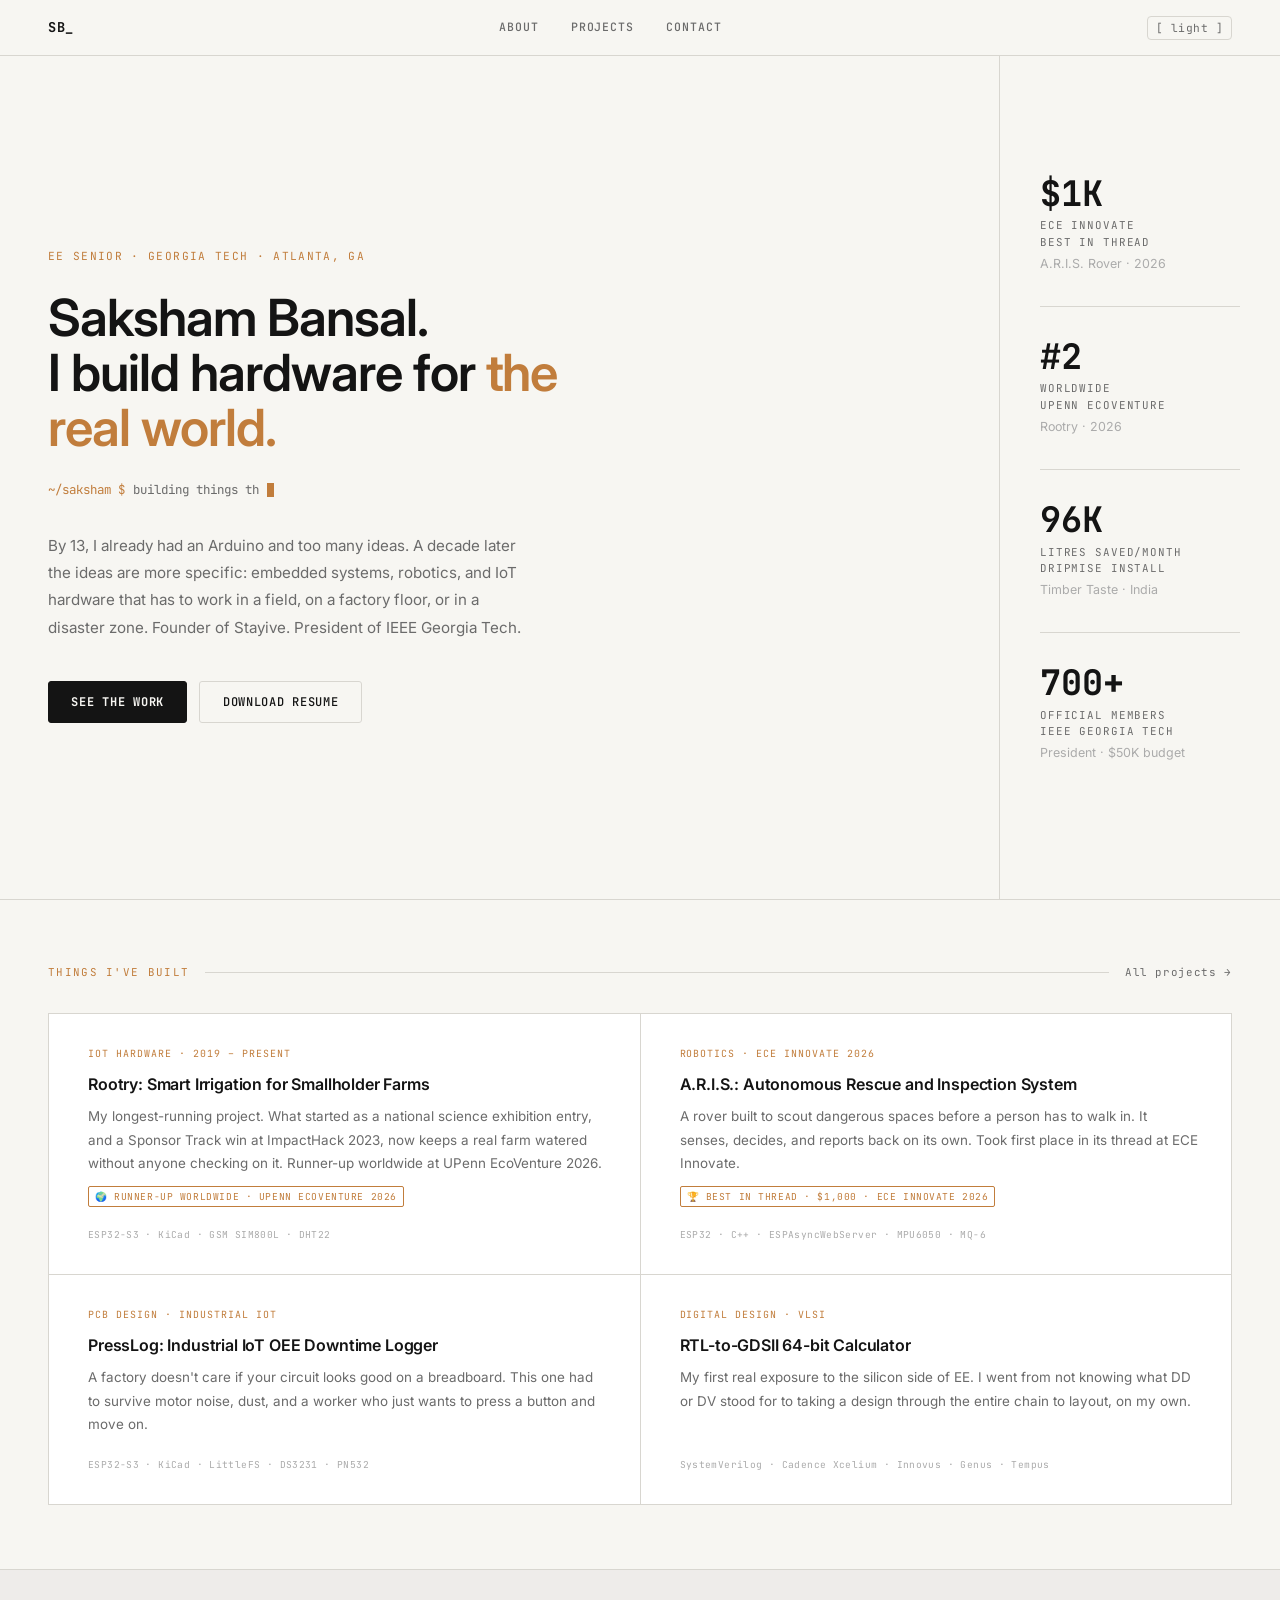
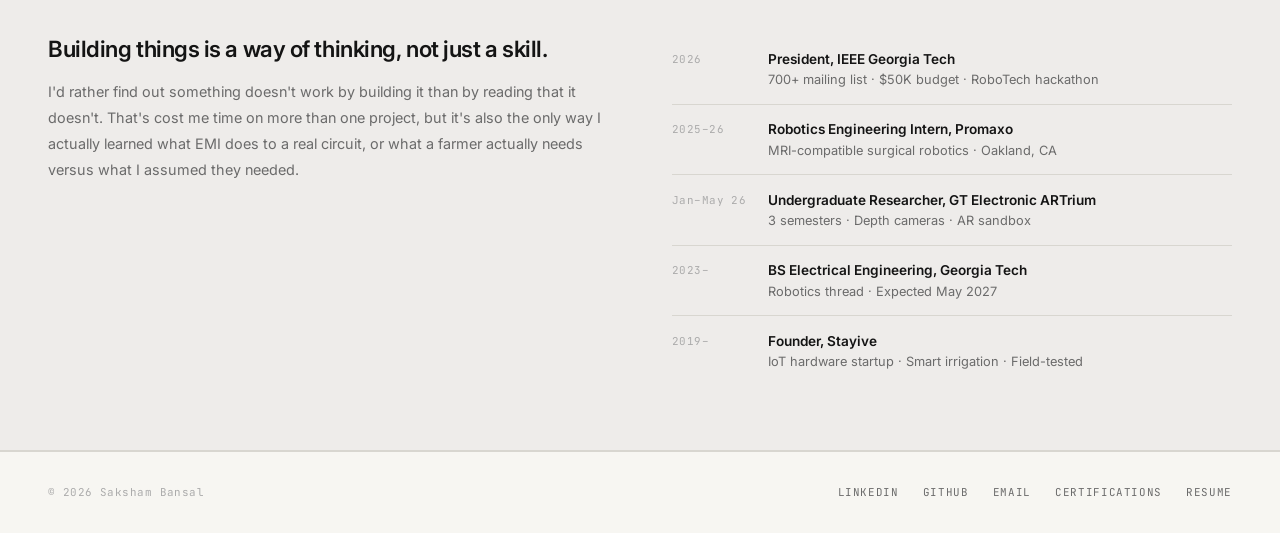
==== commit 5ace6465: "Rename index-2.html to index.html" ====
--- a/index.html
+++ b/index.html
@@ -82,9 +82,9 @@
       header{padding:0 1.5rem;}nav{gap:1.2rem;}
       .hero{grid-template-columns:1fr;min-height:auto;}
       .hero-left{padding:3rem 1.5rem 2rem;border-right:none;border-bottom:1px solid var(--border);}
-      .hero-right{padding:2rem 1.5rem;flex-direction:row;flex-wrap:wrap;}
-      .stat-block{flex:1;min-width:140px;padding:1rem 0;border-bottom:none;border-right:1px solid var(--border);}
-      .stat-block:last-child{border-right:none;}
+      .hero-right{padding:2rem 1.5rem;flex-direction:row;flex-wrap:wrap;gap:1.5rem 0;}
+      .stat-block{flex:1 1 45%;min-width:140px;padding:.75rem 1rem;border-bottom:none;border-right:1px solid var(--border);}
+      .stat-block:nth-child(2n){border-right:none;}
       .section{padding:2.5rem 1.5rem;}
       .work-grid{grid-template-columns:1fr;}
       .about-strip{grid-template-columns:1fr;gap:2rem;padding:2.5rem 1.5rem;}
@@ -124,12 +124,12 @@
         <div class="stat-block">
           <div class="stat-number">$1K</div>
           <div class="stat-label">ECE Innovate<br>Best in Thread</div>
-          <div class="stat-sub">A.R.I.S. rover · 2026</div>
+          <div class="stat-sub">A.R.I.S. Rover · 2026</div>
         </div>
         <div class="stat-block">
           <div class="stat-number">#2</div>
           <div class="stat-label">Worldwide<br>UPenn EcoVenture</div>
-          <div class="stat-sub">Rootry irrigation · 2024</div>
+          <div class="stat-sub">Rootry · 2026</div>
         </div>
         <div class="stat-block">
           <div class="stat-number">96K</div>
@@ -138,7 +138,7 @@
         </div>
         <div class="stat-block">
           <div class="stat-number">700+</div>
-          <div class="stat-label">Students on mailing list<br>IEEE Georgia Tech</div>
+          <div class="stat-label">Official members<br>IEEE Georgia Tech</div>
           <div class="stat-sub">President · $50K budget</div>
         </div>
       </div>
@@ -146,7 +146,7 @@
 
     <section class="section">
       <div class="section-header">
-        <span class="section-label">Selected work</span>
+        <span class="section-label">Things I've built</span>
         <div class="section-rule"></div>
         <a href="projects.html" class="section-link">All projects →</a>
       </div>
@@ -155,8 +155,8 @@
         <a href="https://github.com/bansalsaksham/Rootry" target="_blank" rel="noopener noreferrer" class="work-card">
           <div class="card-tag">IoT Hardware · 2019 – Present</div>
           <div class="card-title">Rootry: Smart Irrigation for Smallholder Farms</div>
-          <div class="card-desc">My longest-running project. What started as a school science fair entry now keeps a real farm watered without anyone checking on it. Runner-up worldwide at UPenn EcoVenture 2024.</div>
-          <div class="card-award">🌍 Runner-up Worldwide · UPenn EcoVenture 2024</div>
+          <div class="card-desc">My longest-running project. What started as a national science exhibition entry, and a Sponsor Track win at ImpactHack 2023, now keeps a real farm watered without anyone checking on it. Runner-up worldwide at UPenn EcoVenture 2026.</div>
+          <div class="card-award">🌍 Runner-up Worldwide · UPenn EcoVenture 2026</div>
           <div class="card-footer"><span class="card-stack">ESP32-S3 · KiCad · GSM SIM800L · DHT22</span></div>
         </a>
 
@@ -229,7 +229,7 @@
   <script>
     function toggleTheme(){var h=document.documentElement,b=document.getElementById('theme-btn'),c=h.getAttribute('data-theme'),n=c==='dark'?'light':'dark';h.setAttribute('data-theme',n);localStorage.setItem('theme',n);b.textContent=n==='dark'?'[ dark ]':'[ light ]';}
     (function(){var t=localStorage.getItem('theme')||'light';document.getElementById('theme-btn').textContent=t==='dark'?'[ dark ]':'[ light ]';document.querySelectorAll('nav a').forEach(function(a){if(a.href===window.location.href)a.classList.add('active');});})();
-    var lines=['building embedded systems since 13','wiring sensors to the real world','debugging firmware at 3am','shipping hardware that field-tests','running a 700-person IEEE chapter','growing up in a PCB fab'];
+    var lines=['building things that have to actually work','wiring sensors to the real world','debugging firmware at 3am','shipping hardware that field-tests','arguing about cricket scores on Saturday','chasing sustainable fixes, not just clever ones'];
     var el=document.getElementById('typewriter'),li=0,ci=0,deleting=false,pause=0;
     function tick(){var line=lines[li];if(pause>0){pause--;setTimeout(tick,60);return;}if(!deleting){el.textContent=line.slice(0,++ci);if(ci===line.length){pause=28;deleting=true;}setTimeout(tick,68);}else{el.textContent=line.slice(0,--ci);if(ci===0){deleting=false;li=(li+1)%lines.length;pause=6;}setTimeout(tick,34);}}
     setTimeout(tick,800);
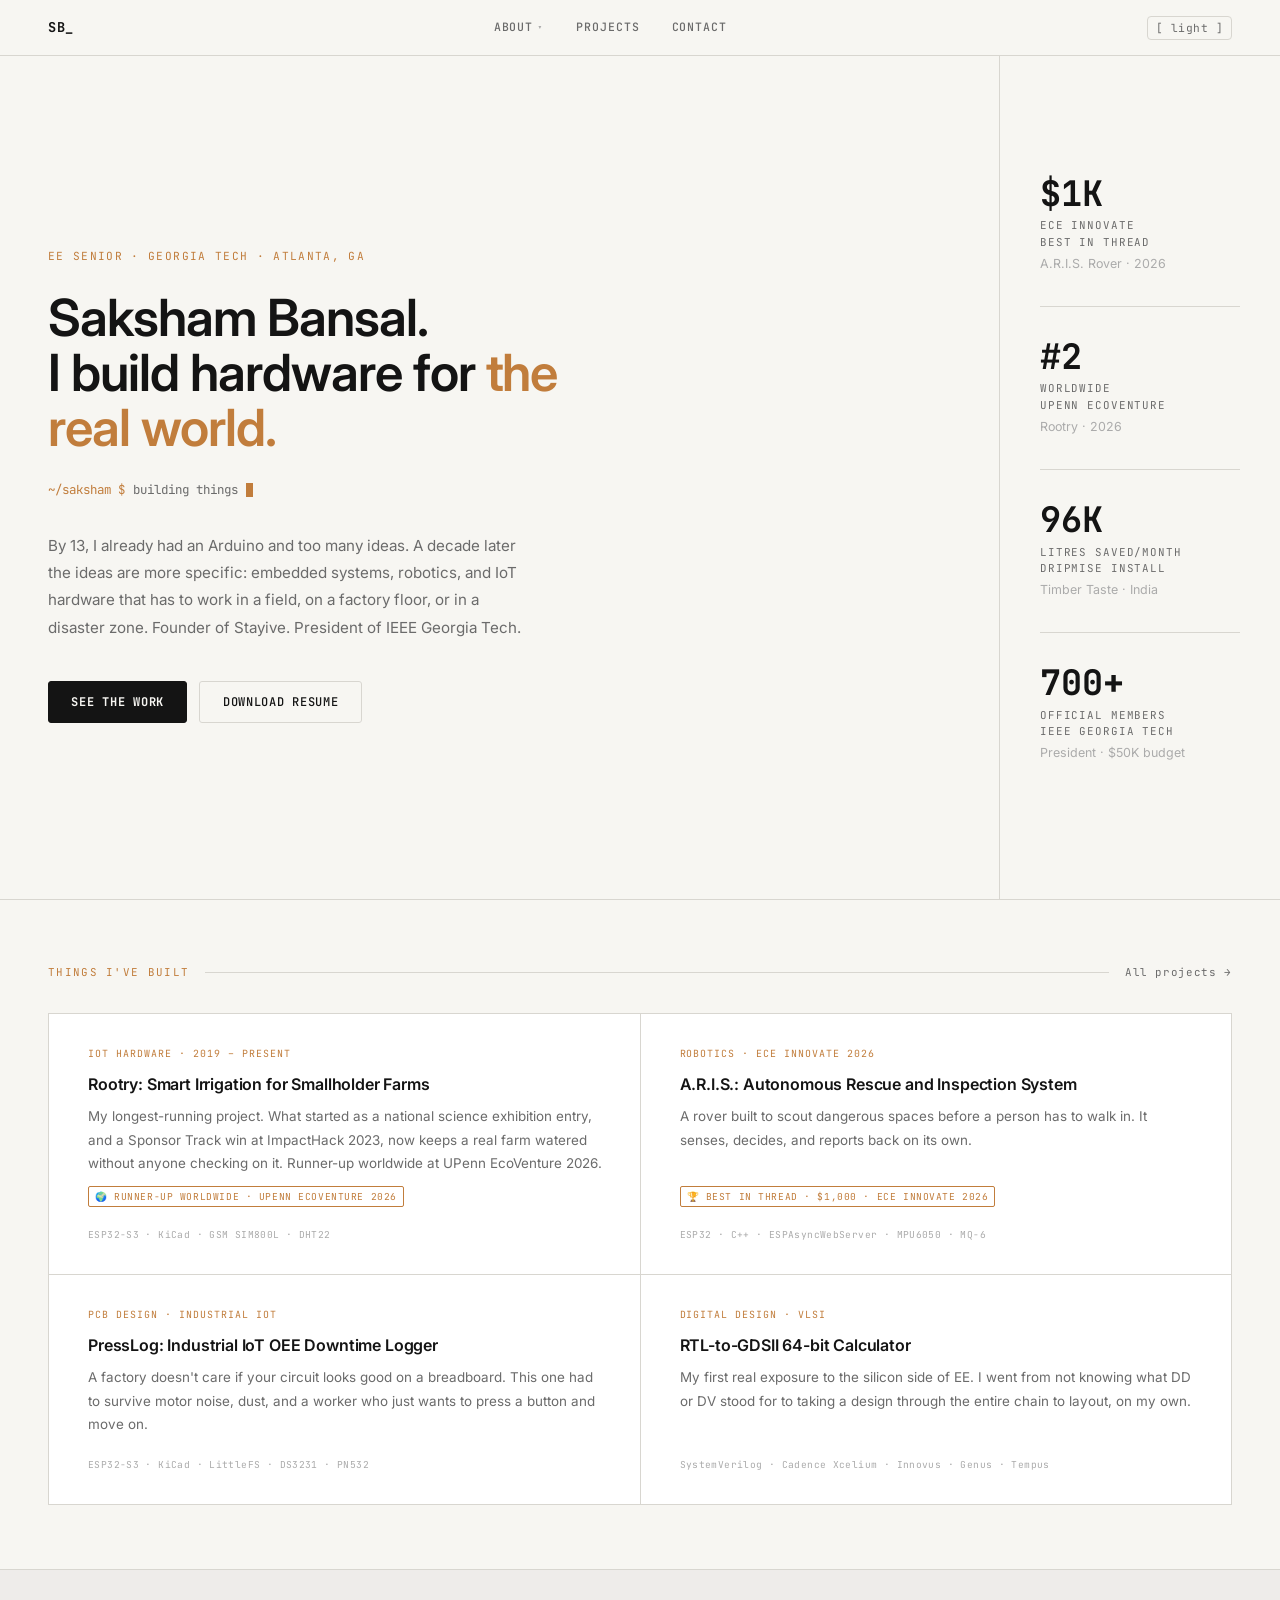
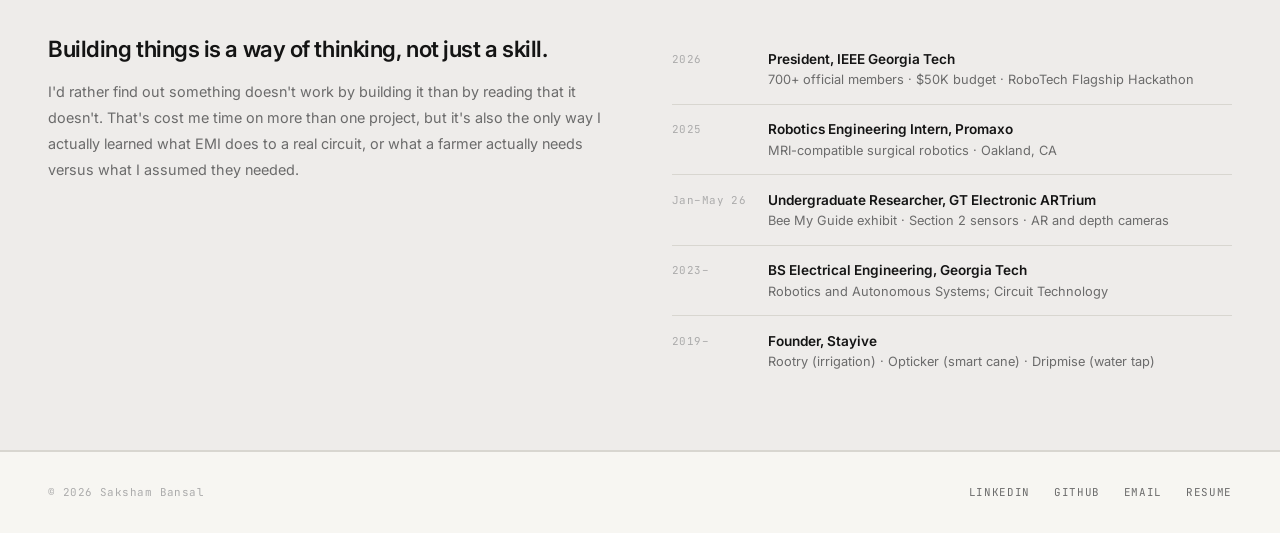
==== commit b510b1e7: "Update index.html" ====
--- a/index.html
+++ b/index.html
@@ -91,6 +91,16 @@
       footer{padding:1.5rem;flex-direction:column;gap:1rem;text-align:center;}
     }
     @media(prefers-reduced-motion:reduce){.cursor{animation:none;opacity:1;}}
+
+    /* Nav dropdown for About/Certifications */
+    .nav-dropdown{position:relative;}
+    .nav-dropdown>a{display:flex;align-items:center;gap:.25rem;}
+    .nav-dropdown>a::after{content:none;}
+    .dropdown-menu{position:absolute;top:100%;left:0;background:var(--bg);border:1px solid var(--border);min-width:140px;padding:.5rem 0;display:none;z-index:200;margin-top:.5rem;}
+    .nav-dropdown:hover .dropdown-menu{display:block;}
+    .dropdown-menu a{display:block;font-family:var(--mono);font-size:.68rem;letter-spacing:.08em;text-transform:uppercase;color:var(--ink2);text-decoration:none;padding:.4rem .75rem;transition:color .15s;}
+    .dropdown-menu a:hover{color:var(--accent);}
+    .dropdown-arrow{font-family:var(--mono);font-size:.6rem;color:var(--ink3);}
   </style>
   <script>(function(){var t=localStorage.getItem('theme')||'light';document.documentElement.setAttribute('data-theme',t);})();</script>
 </head>
@@ -98,7 +108,7 @@
   <header>
     <a href="index.html" class="brand">SB_</a>
     <nav>
-      <a href="about.html">About</a>
+      <div class="nav-dropdown"><a href="about.html">About <span class="dropdown-arrow">▾</span></a><div class="dropdown-menu"><a href="about.html">About</a><a href="certifications.html">Certifications</a></div></div>
       <a href="projects.html">Projects</a>
       <a href="contact.html">Contact</a>
     </nav>
@@ -163,7 +173,7 @@
         <a href="https://github.com/bansalsaksham/ARIS" target="_blank" rel="noopener noreferrer" class="work-card">
           <div class="card-tag">Robotics · ECE Innovate 2026</div>
           <div class="card-title">A.R.I.S.: Autonomous Rescue and Inspection System</div>
-          <div class="card-desc">A rover built to scout dangerous spaces before a person has to walk in. It senses, decides, and reports back on its own. Took first place in its thread at ECE Innovate.</div>
+          <div class="card-desc">A rover built to scout dangerous spaces before a person has to walk in. It senses, decides, and reports back on its own.</div>
           <div class="card-award">🏆 Best in Thread · $1,000 · ECE Innovate 2026</div>
           <div class="card-footer"><span class="card-stack">ESP32 · C++ · ESPAsyncWebServer · MPU6050 · MQ-6</span></div>
         </a>
@@ -193,23 +203,23 @@
       <div class="timeline">
         <div class="timeline-item">
           <span class="timeline-year">2026</span>
-          <div class="timeline-text"><strong>President, IEEE Georgia Tech</strong><br><span>700+ mailing list · $50K budget · RoboTech hackathon</span></div>
-        </div>
-        <div class="timeline-item">
-          <span class="timeline-year">2025–26</span>
+          <div class="timeline-text"><strong>President, IEEE Georgia Tech</strong><br><span>700+ official members · $50K budget · RoboTech Flagship Hackathon</span></div>
+        </div>
+        <div class="timeline-item">
+          <span class="timeline-year">2025</span>
           <div class="timeline-text"><strong>Robotics Engineering Intern, Promaxo</strong><br><span>MRI-compatible surgical robotics · Oakland, CA</span></div>
         </div>
         <div class="timeline-item">
           <span class="timeline-year">Jan–May 26</span>
-          <div class="timeline-text"><strong>Undergraduate Researcher, GT Electronic ARTrium</strong><br><span>3 semesters · Depth cameras · AR sandbox</span></div>
+          <div class="timeline-text"><strong>Undergraduate Researcher, GT Electronic ARTrium</strong><br><span>Bee My Guide exhibit · Section 2 sensors · AR and depth cameras</span></div>
         </div>
         <div class="timeline-item">
           <span class="timeline-year">2023–</span>
-          <div class="timeline-text"><strong>BS Electrical Engineering, Georgia Tech</strong><br><span>Robotics thread · Expected May 2027</span></div>
+          <div class="timeline-text"><strong>BS Electrical Engineering, Georgia Tech</strong><br><span>Robotics and Autonomous Systems; Circuit Technology</span></div>
         </div>
         <div class="timeline-item">
           <span class="timeline-year">2019–</span>
-          <div class="timeline-text"><strong>Founder, Stayive</strong><br><span>IoT hardware startup · Smart irrigation · Field-tested</span></div>
+          <div class="timeline-text"><strong>Founder, Stayive</strong><br><span>Rootry (irrigation) · Opticker (smart cane) · Dripmise (water tap)</span></div>
         </div>
       </div>
     </div>
@@ -221,7 +231,6 @@
       <a href="https://linkedin.com/in/bansalsaksham" target="_blank" rel="noopener noreferrer">LinkedIn</a>
       <a href="https://github.com/bansalsaksham" target="_blank" rel="noopener noreferrer">GitHub</a>
       <a href="mailto:sakshambansal@gatech.edu">Email</a>
-      <a href="certifications.html">Certifications</a>
       <a href="resume-saksham-bansal.pdf" target="_blank" rel="noopener noreferrer">Resume</a>
     </div>
   </footer>
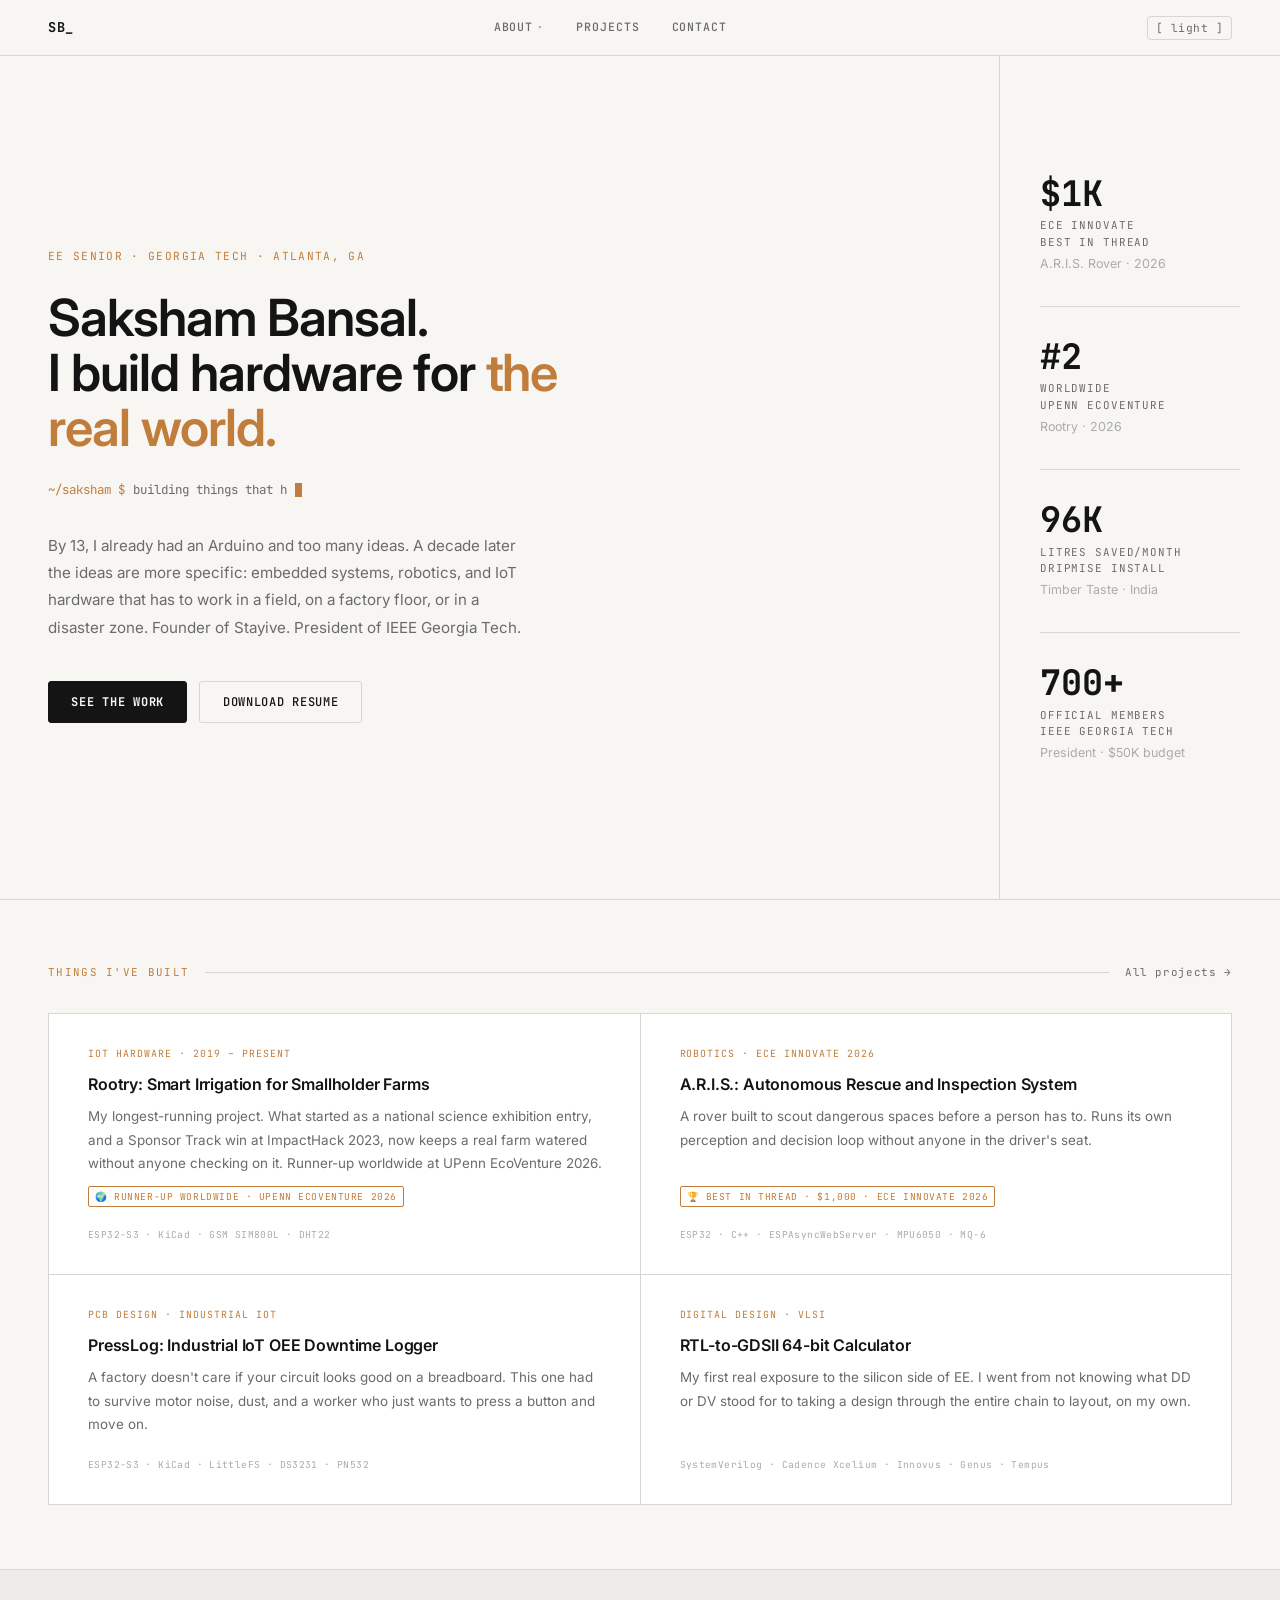
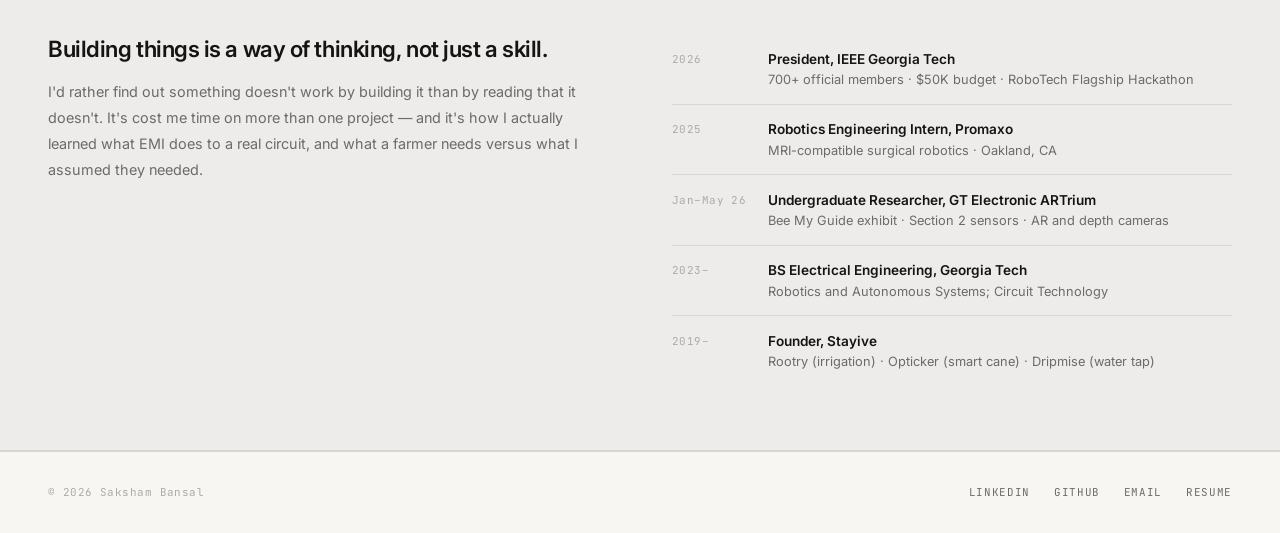
==== commit 9935f86c: "Update index.html" ====
--- a/index.html
+++ b/index.html
@@ -173,7 +173,7 @@
         <a href="https://github.com/bansalsaksham/ARIS" target="_blank" rel="noopener noreferrer" class="work-card">
           <div class="card-tag">Robotics · ECE Innovate 2026</div>
           <div class="card-title">A.R.I.S.: Autonomous Rescue and Inspection System</div>
-          <div class="card-desc">A rover built to scout dangerous spaces before a person has to walk in. It senses, decides, and reports back on its own.</div>
+          <div class="card-desc">A rover built to scout dangerous spaces before a person has to. Runs its own perception and decision loop without anyone in the driver's seat.</div>
           <div class="card-award">🏆 Best in Thread · $1,000 · ECE Innovate 2026</div>
           <div class="card-footer"><span class="card-stack">ESP32 · C++ · ESPAsyncWebServer · MPU6050 · MQ-6</span></div>
         </a>
@@ -198,7 +198,7 @@
     <div class="about-strip">
       <div class="about-left">
         <h2>Building things is a way of thinking, not just a skill.</h2>
-        <p>I'd rather find out something doesn't work by building it than by reading that it doesn't. That's cost me time on more than one project, but it's also the only way I actually learned what EMI does to a real circuit, or what a farmer actually needs versus what I assumed they needed.</p>
+        <p>I'd rather find out something doesn't work by building it than by reading that it doesn't. It's cost me time on more than one project — and it's how I actually learned what EMI does to a real circuit, and what a farmer needs versus what I assumed they needed.</p>
       </div>
       <div class="timeline">
         <div class="timeline-item">
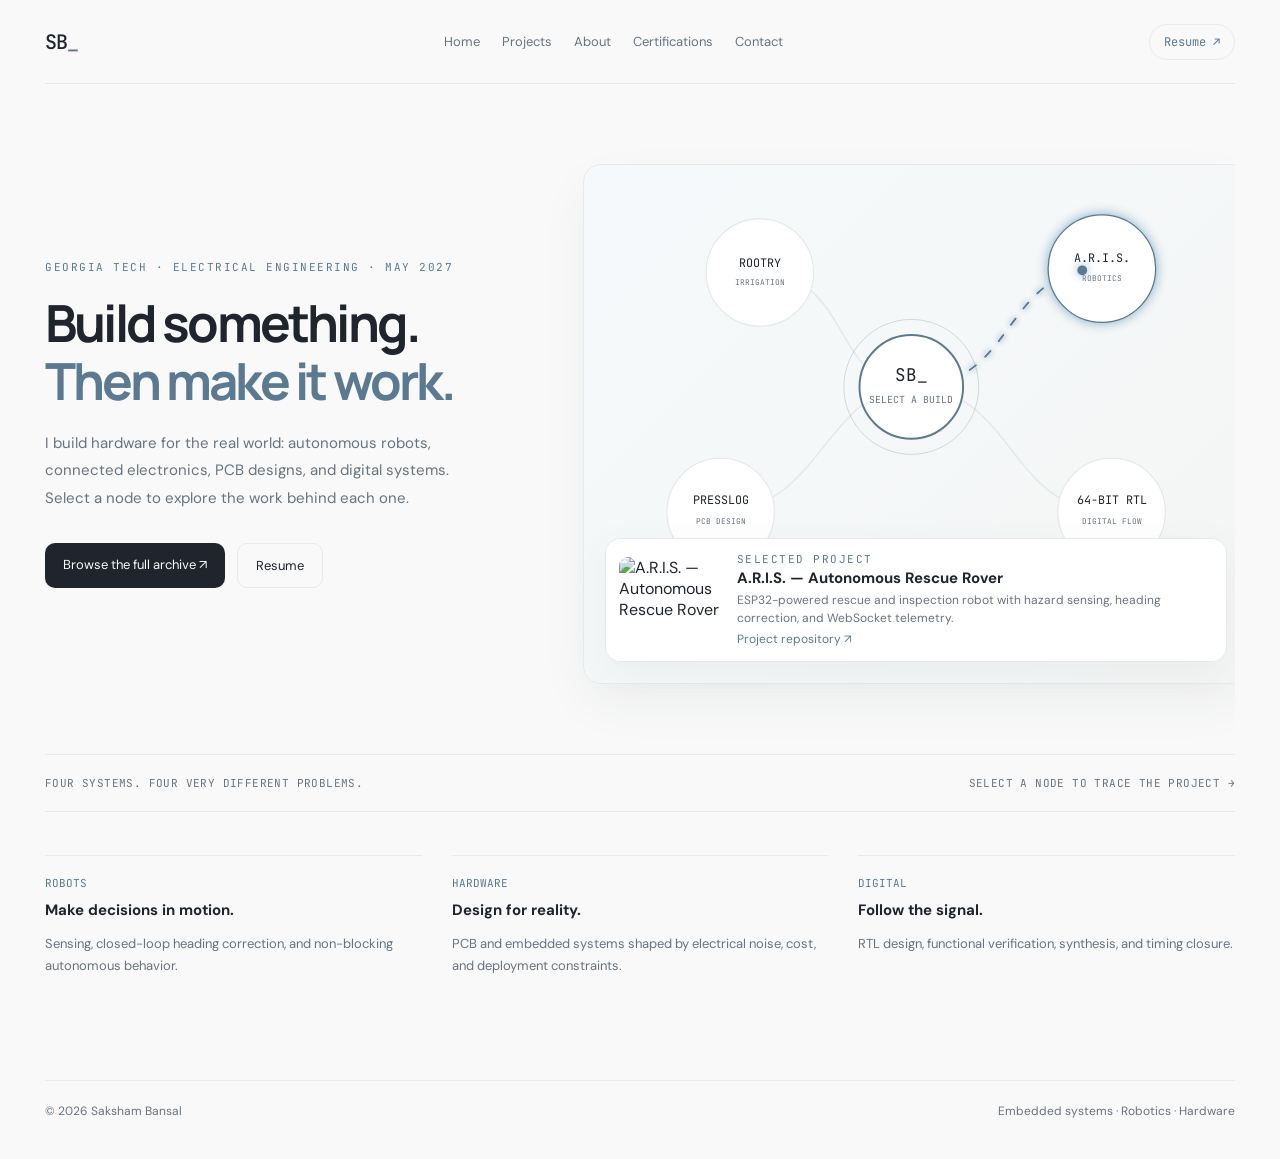
==== commit 4ac6654a: "Add files via upload" ====
--- a/index.html
+++ b/index.html
@@ -1,247 +1,13 @@
-<!DOCTYPE html>
-<html lang="en" data-theme="light">
-<head>
-  <meta charset="UTF-8" />
-  <meta name="viewport" content="width=device-width, initial-scale=1.0" />
-  <meta name="description" content="Saksham Bansal: EE Senior at Georgia Tech. Embedded systems, robotics, and IoT hardware." />
-  <title>Saksham Bansal</title>
-  <link rel="preconnect" href="https://fonts.googleapis.com">
-  <link rel="preconnect" href="https://fonts.gstatic.com" crossorigin>
-  <link href="https://fonts.googleapis.com/css2?family=JetBrains+Mono:wght@400;500;700&family=Inter:wght@400;500;600&display=swap" rel="stylesheet">
-  <style>
-    :root{--bg:#F7F6F2;--surface:#EEECEA;--ink:#141414;--ink2:#6B6B6B;--ink3:#ABABAB;--accent:#C17D3C;--border:#D8D6D0;--card-bg:#FFFFFF;--mono:'JetBrains Mono',monospace;--sans:'Inter',sans-serif;}
-    [data-theme="dark"]{--bg:#0E0E0E;--surface:#1A1A18;--ink:#E8E6DF;--ink2:#8A8880;--ink3:#4A4A48;--accent:#D4904E;--border:#2A2A28;--card-bg:#161614;}
-    *,*::before,*::after{box-sizing:border-box;margin:0;padding:0;}
-    html{scroll-behavior:smooth;}
-    body{background:var(--bg);color:var(--ink);font-family:var(--sans);font-size:16px;line-height:1.6;transition:background .25s,color .25s;min-height:100vh;}
-    body::before{content:'';position:fixed;inset:0;background-image:radial-gradient(var(--ink3) 0.6px,transparent 0.6px);background-size:28px 28px;opacity:.35;pointer-events:none;z-index:0;}
-    header{position:sticky;top:0;z-index:100;display:flex;align-items:center;justify-content:space-between;padding:0 3rem;height:56px;background:var(--bg);border-bottom:1px solid var(--border);}
-    .brand{font-family:var(--mono);font-weight:700;font-size:.85rem;letter-spacing:.04em;color:var(--ink);text-decoration:none;}
-    .brand:hover{color:var(--accent);}
-    nav{display:flex;align-items:center;gap:2rem;}
-    nav a{font-family:var(--mono);font-size:.72rem;font-weight:500;letter-spacing:.08em;text-transform:uppercase;color:var(--ink2);text-decoration:none;transition:color .15s;}
-    nav a:hover,nav a.active{color:var(--accent);}
-    .theme-btn{background:none;border:1px solid var(--border);border-radius:4px;color:var(--ink2);cursor:pointer;font-family:var(--mono);font-size:.7rem;padding:4px 8px;letter-spacing:.04em;transition:border-color .15s,color .15s;}
-    .theme-btn:hover{border-color:var(--accent);color:var(--accent);}
-    main{position:relative;z-index:1;}
-    footer{position:relative;z-index:1;padding:2rem 3rem;display:flex;align-items:center;justify-content:space-between;border-top:1px solid var(--border);}
-    .footer-copy{font-family:var(--mono);font-size:.68rem;color:var(--ink3);letter-spacing:.04em;}
-    .footer-links{display:flex;gap:1.5rem;}
-    .footer-links a{font-family:var(--mono);font-size:.68rem;letter-spacing:.06em;text-transform:uppercase;color:var(--ink2);text-decoration:none;transition:color .15s;}
-    .footer-links a:hover{color:var(--accent);}
-    .hero{display:grid;grid-template-columns:1fr 280px;min-height:calc(100vh - 56px);border-bottom:1px solid var(--border);}
-    .hero-left{padding:5rem 3rem 4rem;display:flex;flex-direction:column;justify-content:center;border-right:1px solid var(--border);}
-    .eyebrow{font-family:var(--mono);font-size:.7rem;letter-spacing:.12em;text-transform:uppercase;color:var(--accent);margin-bottom:1.5rem;}
-    h1{font-size:clamp(2.2rem,4vw,3.5rem);font-weight:600;line-height:1.08;letter-spacing:-.02em;color:var(--ink);margin-bottom:1.5rem;max-width:580px;}
-    h1 em{font-style:normal;color:var(--accent);}
-    .terminal-line{display:flex;align-items:center;gap:.5rem;margin-bottom:2rem;}
-    .terminal-prompt{font-family:var(--mono);font-size:.78rem;color:var(--accent);user-select:none;flex-shrink:0;}
-    .terminal-text{font-family:var(--mono);font-size:.78rem;color:var(--ink2);min-height:1.2em;}
-    .cursor{display:inline-block;width:7px;height:.85em;background:var(--accent);vertical-align:middle;animation:blink 1s step-end infinite;}
-    @keyframes blink{0%,100%{opacity:1}50%{opacity:0}}
-    .hero-desc{font-size:.95rem;color:var(--ink2);max-width:480px;line-height:1.8;margin-bottom:2.5rem;}
-    .cta-row{display:flex;gap:.75rem;flex-wrap:wrap;}
-    .btn-primary{font-family:var(--mono);font-size:.75rem;font-weight:700;letter-spacing:.06em;text-transform:uppercase;color:var(--bg);background:var(--ink);border:1px solid var(--ink);padding:.65rem 1.4rem;text-decoration:none;border-radius:3px;transition:background .15s,border-color .15s;}
-    .btn-primary:hover{background:var(--accent);border-color:var(--accent);}
-    .btn-ghost{font-family:var(--mono);font-size:.75rem;font-weight:500;letter-spacing:.06em;text-transform:uppercase;color:var(--ink);background:transparent;border:1px solid var(--border);padding:.65rem 1.4rem;text-decoration:none;border-radius:3px;transition:border-color .15s,color .15s;}
-    .btn-ghost:hover{border-color:var(--accent);color:var(--accent);}
-    .hero-right{padding:5rem 2.5rem 4rem;display:flex;flex-direction:column;justify-content:center;}
-    .stat-block{padding:2rem 0;border-bottom:1px solid var(--border);}
-    .stat-block:first-child{padding-top:0;}
-    .stat-block:last-child{border-bottom:none;}
-    .stat-number{font-family:var(--mono);font-size:2.2rem;font-weight:700;color:var(--ink);line-height:1;margin-bottom:.4rem;}
-    .stat-label{font-family:var(--mono);font-size:.68rem;letter-spacing:.08em;text-transform:uppercase;color:var(--ink2);line-height:1.5;}
-    .stat-sub{font-size:.78rem;color:var(--ink3);margin-top:.25rem;}
-    .section{padding:4rem 3rem;}
-    .section-header{display:flex;align-items:center;gap:1rem;margin-bottom:2rem;}
-    .section-label{font-family:var(--mono);font-size:.68rem;letter-spacing:.12em;text-transform:uppercase;color:var(--accent);white-space:nowrap;}
-    .section-rule{flex:1;height:1px;background:var(--border);}
-    .section-link{font-family:var(--mono);font-size:.68rem;color:var(--ink2);text-decoration:none;letter-spacing:.06em;white-space:nowrap;transition:color .15s;}
-    .section-link:hover{color:var(--accent);}
-    .work-grid{display:grid;grid-template-columns:repeat(2,1fr);gap:1px;background:var(--border);border:1px solid var(--border);}
-    .work-card{background:var(--card-bg);padding:2rem 2rem 2rem 2.25rem;border-left:3px solid transparent;transition:border-color .2s;text-decoration:none;color:inherit;display:flex;flex-direction:column;}
-    .work-card:hover{border-left-color:var(--accent);}
-    .card-tag{font-family:var(--mono);font-size:.62rem;letter-spacing:.1em;text-transform:uppercase;color:var(--accent);margin-bottom:.6rem;}
-    .card-title{font-size:1rem;font-weight:600;color:var(--ink);margin-bottom:.5rem;letter-spacing:-.01em;}
-    .card-desc{font-size:.84rem;color:var(--ink2);line-height:1.75;flex:1;}
-    .card-footer{display:flex;align-items:center;justify-content:space-between;margin-top:1.25rem;flex-wrap:wrap;gap:.5rem;}
-    .card-stack{font-family:var(--mono);font-size:.6rem;color:var(--ink3);letter-spacing:.04em;}
-    .card-award{font-family:var(--mono);font-size:.6rem;letter-spacing:.06em;text-transform:uppercase;color:var(--accent);border:1px solid var(--accent);padding:2px 6px;border-radius:2px;display:inline-block;margin-top:.6rem;align-self:flex-start;}
-    .about-strip{padding:4rem 3rem;border-top:1px solid var(--border);border-bottom:1px solid var(--border);display:grid;grid-template-columns:1fr 1fr;gap:4rem;background:var(--surface);}
-    .about-left h2{font-size:1.4rem;font-weight:600;letter-spacing:-.02em;color:var(--ink);margin-bottom:1rem;line-height:1.3;}
-    .about-left p{font-size:.9rem;color:var(--ink2);line-height:1.8;margin-bottom:.75rem;}
-    .about-left p:last-child{margin-bottom:0;}
-    .timeline{display:flex;flex-direction:column;}
-    .timeline-item{display:grid;grid-template-columns:80px 1fr;gap:1rem;padding:.9rem 0;border-bottom:1px solid var(--border);}
-    .timeline-item:last-child{border-bottom:none;}
-    .timeline-year{font-family:var(--mono);font-size:.68rem;color:var(--ink3);letter-spacing:.04em;padding-top:2px;}
-    .timeline-text{font-size:.85rem;color:var(--ink);line-height:1.5;}
-    .timeline-text strong{font-weight:600;}
-    .timeline-text span{color:var(--ink2);font-size:.8rem;}
-    @media(max-width:900px){
-      header{padding:0 1.5rem;}nav{gap:1.2rem;}
-      .hero{grid-template-columns:1fr;min-height:auto;}
-      .hero-left{padding:3rem 1.5rem 2rem;border-right:none;border-bottom:1px solid var(--border);}
-      .hero-right{padding:2rem 1.5rem;flex-direction:row;flex-wrap:wrap;gap:1.5rem 0;}
-      .stat-block{flex:1 1 45%;min-width:140px;padding:.75rem 1rem;border-bottom:none;border-right:1px solid var(--border);}
-      .stat-block:nth-child(2n){border-right:none;}
-      .section{padding:2.5rem 1.5rem;}
-      .work-grid{grid-template-columns:1fr;}
-      .about-strip{grid-template-columns:1fr;gap:2rem;padding:2.5rem 1.5rem;}
-      footer{padding:1.5rem;flex-direction:column;gap:1rem;text-align:center;}
-    }
-    @media(prefers-reduced-motion:reduce){.cursor{animation:none;opacity:1;}}
-
-    /* Nav dropdown for About/Certifications */
-    .nav-dropdown{position:relative;}
-    .nav-dropdown>a{display:flex;align-items:center;gap:.25rem;}
-    .nav-dropdown>a::after{content:none;}
-    .dropdown-menu{position:absolute;top:100%;left:0;background:var(--bg);border:1px solid var(--border);min-width:140px;padding:.5rem 0;display:none;z-index:200;margin-top:.5rem;}
-    .nav-dropdown:hover .dropdown-menu{display:block;}
-    .dropdown-menu a{display:block;font-family:var(--mono);font-size:.68rem;letter-spacing:.08em;text-transform:uppercase;color:var(--ink2);text-decoration:none;padding:.4rem .75rem;transition:color .15s;}
-    .dropdown-menu a:hover{color:var(--accent);}
-    .dropdown-arrow{font-family:var(--mono);font-size:.6rem;color:var(--ink3);}
-  </style>
-  <script>(function(){var t=localStorage.getItem('theme')||'light';document.documentElement.setAttribute('data-theme',t);})();</script>
-</head>
-<body>
-  <header>
-    <a href="index.html" class="brand">SB_</a>
-    <nav>
-      <div class="nav-dropdown"><a href="about.html">About <span class="dropdown-arrow">▾</span></a><div class="dropdown-menu"><a href="about.html">About</a><a href="certifications.html">Certifications</a></div></div>
-      <a href="projects.html">Projects</a>
-      <a href="contact.html">Contact</a>
-    </nav>
-    <button class="theme-btn" onclick="toggleTheme()" id="theme-btn">[ light ]</button>
-  </header>
-
-  <main>
-    <section class="hero">
-      <div class="hero-left">
-        <p class="eyebrow">EE Senior · Georgia Tech · Atlanta, GA</p>
-        <h1>Saksham Bansal.<br>I build hardware for <em>the real world.</em></h1>
-        <div class="terminal-line">
-          <span class="terminal-prompt">~/saksham $</span>
-          <span class="terminal-text" id="typewriter"></span><span class="cursor"></span>
-        </div>
-        <p class="hero-desc">By 13, I already had an Arduino and too many ideas. A decade later the ideas are more specific: embedded systems, robotics, and IoT hardware that has to work in a field, on a factory floor, or in a disaster zone. Founder of Stayive. President of IEEE Georgia Tech.</p>
-        <div class="cta-row">
-          <a href="projects.html" class="btn-primary">See the work</a>
-          <a href="resume-saksham-bansal.pdf" class="btn-ghost" target="_blank" rel="noopener noreferrer">Download resume</a>
-        </div>
-      </div>
-      <div class="hero-right">
-        <div class="stat-block">
-          <div class="stat-number">$1K</div>
-          <div class="stat-label">ECE Innovate<br>Best in Thread</div>
-          <div class="stat-sub">A.R.I.S. Rover · 2026</div>
-        </div>
-        <div class="stat-block">
-          <div class="stat-number">#2</div>
-          <div class="stat-label">Worldwide<br>UPenn EcoVenture</div>
-          <div class="stat-sub">Rootry · 2026</div>
-        </div>
-        <div class="stat-block">
-          <div class="stat-number">96K</div>
-          <div class="stat-label">Litres saved/month<br>Dripmise install</div>
-          <div class="stat-sub">Timber Taste · India</div>
-        </div>
-        <div class="stat-block">
-          <div class="stat-number">700+</div>
-          <div class="stat-label">Official members<br>IEEE Georgia Tech</div>
-          <div class="stat-sub">President · $50K budget</div>
-        </div>
-      </div>
-    </section>
-
-    <section class="section">
-      <div class="section-header">
-        <span class="section-label">Things I've built</span>
-        <div class="section-rule"></div>
-        <a href="projects.html" class="section-link">All projects →</a>
-      </div>
-      <div class="work-grid">
-
-        <a href="https://github.com/bansalsaksham/Rootry" target="_blank" rel="noopener noreferrer" class="work-card">
-          <div class="card-tag">IoT Hardware · 2019 – Present</div>
-          <div class="card-title">Rootry: Smart Irrigation for Smallholder Farms</div>
-          <div class="card-desc">My longest-running project. What started as a national science exhibition entry, and a Sponsor Track win at ImpactHack 2023, now keeps a real farm watered without anyone checking on it. Runner-up worldwide at UPenn EcoVenture 2026.</div>
-          <div class="card-award">🌍 Runner-up Worldwide · UPenn EcoVenture 2026</div>
-          <div class="card-footer"><span class="card-stack">ESP32-S3 · KiCad · GSM SIM800L · DHT22</span></div>
-        </a>
-
-        <a href="https://github.com/bansalsaksham/ARIS" target="_blank" rel="noopener noreferrer" class="work-card">
-          <div class="card-tag">Robotics · ECE Innovate 2026</div>
-          <div class="card-title">A.R.I.S.: Autonomous Rescue and Inspection System</div>
-          <div class="card-desc">A rover built to scout dangerous spaces before a person has to. Runs its own perception and decision loop without anyone in the driver's seat.</div>
-          <div class="card-award">🏆 Best in Thread · $1,000 · ECE Innovate 2026</div>
-          <div class="card-footer"><span class="card-stack">ESP32 · C++ · ESPAsyncWebServer · MPU6050 · MQ-6</span></div>
-        </a>
-
-        <a href="https://github.com/bansalsaksham/PressLog" target="_blank" rel="noopener noreferrer" class="work-card">
-          <div class="card-tag">PCB Design · Industrial IoT</div>
-          <div class="card-title">PressLog: Industrial IoT OEE Downtime Logger</div>
-          <div class="card-desc">A factory doesn't care if your circuit looks good on a breadboard. This one had to survive motor noise, dust, and a worker who just wants to press a button and move on.</div>
-          <div class="card-footer"><span class="card-stack">ESP32-S3 · KiCad · LittleFS · DS3231 · PN532</span></div>
-        </a>
-
-        <a href="https://github.com/bansalsaksham/RTL-to-GDSII-64-bit-Calculator" target="_blank" rel="noopener noreferrer" class="work-card">
-          <div class="card-tag">Digital Design · VLSI</div>
-          <div class="card-title">RTL-to-GDSII 64-bit Calculator</div>
-          <div class="card-desc">My first real exposure to the silicon side of EE. I went from not knowing what DD or DV stood for to taking a design through the entire chain to layout, on my own.</div>
-          <div class="card-footer"><span class="card-stack">SystemVerilog · Cadence Xcelium · Innovus · Genus · Tempus</span></div>
-        </a>
-
-      </div>
-    </section>
-
-    <div class="about-strip">
-      <div class="about-left">
-        <h2>Building things is a way of thinking, not just a skill.</h2>
-        <p>I'd rather find out something doesn't work by building it than by reading that it doesn't. It's cost me time on more than one project — and it's how I actually learned what EMI does to a real circuit, and what a farmer needs versus what I assumed they needed.</p>
-      </div>
-      <div class="timeline">
-        <div class="timeline-item">
-          <span class="timeline-year">2026</span>
-          <div class="timeline-text"><strong>President, IEEE Georgia Tech</strong><br><span>700+ official members · $50K budget · RoboTech Flagship Hackathon</span></div>
-        </div>
-        <div class="timeline-item">
-          <span class="timeline-year">2025</span>
-          <div class="timeline-text"><strong>Robotics Engineering Intern, Promaxo</strong><br><span>MRI-compatible surgical robotics · Oakland, CA</span></div>
-        </div>
-        <div class="timeline-item">
-          <span class="timeline-year">Jan–May 26</span>
-          <div class="timeline-text"><strong>Undergraduate Researcher, GT Electronic ARTrium</strong><br><span>Bee My Guide exhibit · Section 2 sensors · AR and depth cameras</span></div>
-        </div>
-        <div class="timeline-item">
-          <span class="timeline-year">2023–</span>
-          <div class="timeline-text"><strong>BS Electrical Engineering, Georgia Tech</strong><br><span>Robotics and Autonomous Systems; Circuit Technology</span></div>
-        </div>
-        <div class="timeline-item">
-          <span class="timeline-year">2019–</span>
-          <div class="timeline-text"><strong>Founder, Stayive</strong><br><span>Rootry (irrigation) · Opticker (smart cane) · Dripmise (water tap)</span></div>
-        </div>
-      </div>
-    </div>
-  </main>
-
-  <footer>
-    <span class="footer-copy">© 2026 Saksham Bansal</span>
-    <div class="footer-links">
-      <a href="https://linkedin.com/in/bansalsaksham" target="_blank" rel="noopener noreferrer">LinkedIn</a>
-      <a href="https://github.com/bansalsaksham" target="_blank" rel="noopener noreferrer">GitHub</a>
-      <a href="mailto:sakshambansal@gatech.edu">Email</a>
-      <a href="resume-saksham-bansal.pdf" target="_blank" rel="noopener noreferrer">Resume</a>
-    </div>
-  </footer>
-
-  <script>
-    function toggleTheme(){var h=document.documentElement,b=document.getElementById('theme-btn'),c=h.getAttribute('data-theme'),n=c==='dark'?'light':'dark';h.setAttribute('data-theme',n);localStorage.setItem('theme',n);b.textContent=n==='dark'?'[ dark ]':'[ light ]';}
-    (function(){var t=localStorage.getItem('theme')||'light';document.getElementById('theme-btn').textContent=t==='dark'?'[ dark ]':'[ light ]';document.querySelectorAll('nav a').forEach(function(a){if(a.href===window.location.href)a.classList.add('active');});})();
-    var lines=['building things that have to actually work','wiring sensors to the real world','debugging firmware at 3am','shipping hardware that field-tests','arguing about cricket scores on Saturday','chasing sustainable fixes, not just clever ones'];
-    var el=document.getElementById('typewriter'),li=0,ci=0,deleting=false,pause=0;
-    function tick(){var line=lines[li];if(pause>0){pause--;setTimeout(tick,60);return;}if(!deleting){el.textContent=line.slice(0,++ci);if(ci===line.length){pause=28;deleting=true;}setTimeout(tick,68);}else{el.textContent=line.slice(0,--ci);if(ci===0){deleting=false;li=(li+1)%lines.length;pause=6;}setTimeout(tick,34);}}
-    setTimeout(tick,800);
-  </script>
-</body>
-</html>
+<!doctype html><html lang="en"><head><meta charset="utf-8"><meta name="viewport" content="width=device-width,initial-scale=1"><title>Saksham Bansal — Electrical Engineering</title><link rel="stylesheet" href="assets/style.css"><link rel="stylesheet" href="assets/fullsite.css"></head><body data-theme="c"><div class="shell"><header class="top"><a class="logo" href="index.html">SB<span>_</span></a><nav class="nav"><a href="index.html">Home</a><a href="projects.html">Projects</a><a href="about.html">About</a><a href="certifications.html">Certifications</a><a href="contact.html">Contact</a></nav><a class="resume-nav" href="resume-saksham-bansal.pdf" target="_blank" rel="noopener">Resume ↗</a></header><main><section class="hero" id="home"><div class="left"><div class="eyebrow">GEORGIA TECH · ELECTRICAL ENGINEERING · MAY 2027</div><h1>Build something. <em>Then make it work.</em></h1><p class="description">I build hardware for the real world: autonomous robots, connected electronics, PCB designs, and digital systems. Select a node to explore the work behind each one.</p><div class="actions"><a class="primary" href="projects.html">Browse the full archive ↗</a><a class="secondary" href="resume-saksham-bansal.pdf" target="_blank">Resume</a></div></div><div class="viewport"><div class="stage"><svg viewBox="0 0 640 530" role="img" aria-label="Interactive network of four projects. Choose a node to light the connected signal path and change the project preview."><g>
+<path class="wire" data-project="rootry" d="M315 227 C235 227 253 110 160 110"/><path class="wire" data-project="aris" d="M315 227 C424 227 407 106 510 106"/><path class="wire" data-project="presslog" d="M315 227 C230 227 220 355 120 355"/><path class="wire" data-project="rtl" d="M315 227 C420 227 414 355 520 355"/>
+<path class="wire live" data-project="rootry" d="M315 227 C235 227 253 110 160 110"/><path class="wire live" data-project="aris" d="M315 227 C424 227 407 106 510 106"/><path class="wire live" data-project="presslog" d="M315 227 C230 227 220 355 120 355"/><path class="wire live" data-project="rtl" d="M315 227 C420 227 414 355 520 355"/>
+<circle class="halo" cx="315" cy="227" r="69"/><circle cx="315" cy="227" r="53" fill="var(--surface)" stroke="var(--accent)" stroke-width="2"/><text x="315" y="221" text-anchor="middle" fill="var(--text)" font-family="JetBrains Mono" font-size="18">SB_</text><text x="315" y="244" text-anchor="middle" fill="var(--muted)" font-family="JetBrains Mono" font-size="10">SELECT A BUILD</text>
+<g class="node" tabindex="0" role="button" aria-label="Select Rootry" data-project="rootry"><circle cx="160" cy="110" r="55"/><text x="160" y="104">ROOTRY</text><text class="node-small" x="160" y="123">IRRIGATION</text></g>
+<g class="node" tabindex="0" role="button" aria-label="Select ARIS" data-project="aris"><circle cx="510" cy="106" r="55"/><text x="510" y="99">A.R.I.S.</text><text class="node-small" x="510" y="119">ROBOTICS</text></g>
+<g class="node" tabindex="0" role="button" aria-label="Select PressLog" data-project="presslog"><circle cx="120" cy="355" r="55"/><text x="120" y="347">PRESSLOG</text><text class="node-small" x="120" y="367">PCB DESIGN</text></g>
+<g class="node" tabindex="0" role="button" aria-label="Select RTL calculator" data-project="rtl"><circle cx="520" cy="355" r="55"/><text x="520" y="347">64-BIT RTL</text><text class="node-small" x="520" y="367">DIGITAL FLOW</text></g>
+<circle class="signal pulse" data-project="rootry" r="5"><animateMotion dur="1.8s" repeatCount="indefinite" path="M315 227 C235 227 253 110 160 110"/></circle>
+<circle class="signal pulse" data-project="aris" r="5"><animateMotion dur="1.8s" repeatCount="indefinite" path="M315 227 C424 227 407 106 510 106"/></circle>
+<circle class="signal pulse" data-project="presslog" r="5"><animateMotion dur="1.8s" repeatCount="indefinite" path="M315 227 C230 227 220 355 120 355"/></circle>
+<circle class="signal pulse" data-project="rtl" r="5"><animateMotion dur="1.8s" repeatCount="indefinite" path="M315 227 C420 227 414 355 520 355"/></circle>
+</g></svg></div><div class="preview" aria-live="polite"><img id="project-image" src="images/aris.jpg" alt="ARIS rover"><div><div class="micro">Selected project</div><h3 id="project-title">A.R.I.S. — Autonomous Rescue Rover</h3><p id="project-desc">ESP32 rescue rover with hazard sensing and WebSocket telemetry.</p><a id="project-link" href="https://github.com/bansalsaksham/ARIS" target="_blank" rel="noopener">Project repository ↗</a></div></div></div></section><section class="intro-bar"><span>FOUR SYSTEMS. FOUR VERY DIFFERENT PROBLEMS.</span><span>SELECT A NODE TO TRACE THE PROJECT →</span></section><section class="bottom"><div><span class="tag">ROBOTS</span><h3>Make decisions in motion.</h3><p>Sensing, closed-loop heading correction, and non-blocking autonomous behavior.</p></div><div><span class="tag">HARDWARE</span><h3>Design for reality.</h3><p>PCB and embedded systems shaped by electrical noise, cost, and deployment constraints.</p></div><div><span class="tag">DIGITAL</span><h3>Follow the signal.</h3><p>RTL design, functional verification, synthesis, and timing closure.</p></div></section></main><footer class="foot"><span>© 2026 Saksham Bansal</span><span>Embedded systems · Robotics · Hardware</span></footer></div><script src="assets/app.js"></script></body></html>
--- a/assets/style.css
+++ b/assets/style.css
@@ -0,0 +1,7 @@
+
+@import url('https://fonts.googleapis.com/css2?family=DM+Sans:wght@400;500;600;700&family=Manrope:wght@400;500;600;700;800&family=JetBrains+Mono:wght@400;500&display=swap');
+*{box-sizing:border-box}html{scroll-behavior:smooth}body{margin:0;font-family:'DM Sans',sans-serif;color:var(--text);background:var(--bg);min-height:100vh}button,a{font:inherit}a{color:inherit}button{cursor:pointer}body[data-theme="a"]{--bg:#f5f3ed;--surface:#fffefa;--text:#212321;--muted:#777971;--line:#d9dad2;--accent:#b87d51;--tint:#f0e9df;--glow:#c69568;}body[data-theme="b"]{--bg:#0a1019;--surface:#101b29;--text:#f0f5f6;--muted:#91a6b5;--line:#2b4153;--accent:#7ed9c8;--tint:#112b33;--glow:#65ead1;}body[data-theme="c"]{--bg:#f8f9f8;--surface:#ffffff;--text:#20252d;--muted:#687480;--line:#e7eaeb;--accent:#5c7992;--tint:#ecf3f5;--glow:#82acc9;}body[data-theme="b"]{background:radial-gradient(ellipse at 60% 0%,#13283a 0%,var(--bg) 60%) fixed}
+.shell{width:min(1190px,calc(100% - 48px));margin:auto}.top{display:flex;align-items:center;justify-content:space-between;gap:22px;height:84px;border-bottom:1px solid var(--line)}.logo{font-family:'JetBrains Mono',monospace;letter-spacing:-1px;font-size:20px;text-decoration:none;font-weight:500}.logo span{color:var(--accent)}.nav{display:flex;gap:26px}.nav a{font-size:13px;color:var(--muted);text-decoration:none}.nav a:hover{color:var(--text)}.toggle{display:flex;align-items:center;gap:6px}.switch{border:1px solid var(--line);background:transparent;color:var(--muted);padding:7px 11px;border-radius:20px;text-decoration:none;font:11px 'JetBrains Mono',monospace}.switch.active{color:var(--text);border-color:var(--accent);background:var(--tint)}
+.eyebrow,.micro{font:11px 'JetBrains Mono',monospace;color:var(--accent);letter-spacing:1.5px;text-transform:uppercase}.hero{display:grid;grid-template-columns:44% 56%;align-items:center;gap:14px;min-height:670px;padding:48px 0 38px}.left{padding:0 30px 0 0}.left h1{font-family:Manrope,sans-serif;font-size:clamp(38px,4vw,61px);line-height:1.13;letter-spacing:-2.6px;margin:20px 0}.left h1 em{font-style:normal;color:var(--accent)}.description{font-size:15px;line-height:1.85;max-width:430px;color:var(--muted);margin-bottom:30px}.actions{display:flex;gap:12px;flex-wrap:wrap}.primary,.secondary{padding:13px 18px;text-decoration:none;font-size:13px;border-radius:10px}.primary{background:var(--text);color:var(--bg)}.secondary{border:1px solid var(--line);color:var(--text)}.primary:hover,.secondary:hover{transform:translateY(-2px)}.viewport{position:relative;height:520px;isolation:isolate}.stage{position:absolute;inset:0;overflow:hidden;border-radius:18px}.stage svg{width:100%;height:100%;overflow:visible}.wire{fill:none;stroke:var(--line);stroke-width:1.5;stroke-linecap:round}.wire.live{stroke:var(--accent);stroke-width:2.2;stroke-dasharray:8 13;animation:travel 1.3s linear infinite;filter:drop-shadow(0 0 3px var(--glow))}.node{cursor:pointer;outline:none}.node circle{fill:var(--surface);stroke:var(--line);stroke-width:2;transition:.3s}.node:hover circle,.node.active circle{stroke:var(--accent);stroke-width:3;filter:drop-shadow(0 0 6px var(--glow))}.node text{fill:var(--text);font-family:'JetBrains Mono',monospace;font-size:12px;text-anchor:middle;pointer-events:none}.node .node-small{fill:var(--muted);font-size:8px}.halo{fill:none;stroke:var(--accent);stroke-opacity:.25;stroke-width:1;animation:breathe 3.3s ease-in-out infinite}.signal{fill:var(--accent);filter:drop-shadow(0 0 5px var(--glow))}.preview{position:absolute;bottom:14px;left:14px;right:14px;background:var(--surface);border:1px solid var(--line);border-radius:15px;padding:13px;display:grid;grid-template-columns:105px minmax(0,1fr);gap:13px;align-items:center;box-shadow:0 14px 42px #00000013}.preview img{width:105px;height:87px;border-radius:9px;object-fit:cover}.preview h3{font-size:15px;margin:2px 0 3px}.preview p{font-size:12px;color:var(--muted);line-height:1.5;margin:0}.preview a{display:inline-block;color:var(--accent);font-size:12px;text-decoration:none;margin-top:4px}.intro-bar{padding:21px 0;border-top:1px solid var(--line);border-bottom:1px solid var(--line);display:flex;justify-content:space-between;gap:20px}.intro-bar span{font:11px 'JetBrains Mono',monospace;color:var(--muted);letter-spacing:.4px}.bottom{padding:43px 0 90px;display:grid;grid-template-columns:1fr 1fr 1fr;gap:30px}.bottom div{padding-top:15px;border-top:1px solid var(--line)}.bottom h3{font-size:15px;margin:8px 0}.bottom p{font-size:13px;color:var(--muted);line-height:1.7}.tag{color:var(--accent);font:11px 'JetBrains Mono',monospace}.foot{padding:22px 0 40px;border-top:1px solid var(--line);display:flex;justify-content:space-between;color:var(--muted);font-size:12px}
+body[data-theme="a"] .viewport{background:transparent}body[data-theme="a"] .stage{background:radial-gradient(circle at center, #ffffff9c 0%,transparent 63%)}body[data-theme="b"] .stage{background:radial-gradient(ellipse at center, #163341 0%,transparent 68%)}body[data-theme="b"] .wire:not(.live){stroke:#37526a}body[data-theme="b"] .preview{box-shadow:0 0 40px #60d7c812}body[data-theme="c"] .stage{background:linear-gradient(135deg,#f6f9fb 0%, #f4f6f5 100%);border:1px solid var(--line);box-shadow:0 20px 50px #2234480c}body[data-theme="c"] .preview{bottom:22px;left:22px;right:22px;box-shadow:0 12px 40px #44556611}body[data-theme="c"] .left h1{font-size:clamp(38px,4vw,59px);letter-spacing:-2.8px}body[data-theme="c"] .node circle{stroke-width:1.3}body[data-theme="c"] .wire.live{stroke-width:1.5}body[data-theme="b"] .node.active circle{fill:#183e45}
+@keyframes travel{to{stroke-dashoffset:-42}}@keyframes breathe{50%{opacity:.35;transform:scale(1.02)}}@media(max-width:960px){.hero{grid-template-columns:1fr;gap:16px}.left{padding:30px 0 0}.viewport{height:520px}.bottom{grid-template-columns:1fr 1fr}.nav{display:none}}@media(max-width:560px){.shell{width:min(100% - 30px,1190px)}.top{height:70px}.toggle{gap:3px}.switch{padding:7px}.hero{padding:0 0 20px}.left h1{font-size:38px;letter-spacing:-1.8px}.viewport{height:440px}.preview{grid-template-columns:82px 1fr}.preview img{height:82px;width:82px}.bottom{grid-template-columns:1fr}.intro-bar{flex-wrap:wrap}.foot{display:block}.node text{font-size:11px}}@media(prefers-reduced-motion:reduce){.wire.live,.halo{animation:none!important}html{scroll-behavior:auto}}
--- a/assets/fullsite.css
+++ b/assets/fullsite.css
@@ -0,0 +1,17 @@
+/* Distinct page experiences built on Concept C */
+body[data-theme=c]{--bg:#f8f9f8;--surface:#fff;--text:#20252d;--muted:#687480;--line:#e7eaeb;--accent:#5c7992;--tint:#ecf3f5;--glow:#82acc9}
+.shell{max-width:1190px}.top .resume-nav{color:var(--accent);font:12px 'JetBrains Mono',monospace;text-decoration:none;border:1px solid var(--line);border-radius:30px;padding:9px 14px;white-space:nowrap}
+.top .nav{flex-wrap:wrap;gap:22px}.top .nav a:hover,.resume-nav:hover{color:var(--accent)}
+.inside-hero{padding:88px 0 46px;max-width:820px}.inside-hero h1,.contact-hero h1{font:700 clamp(44px,6vw,76px)/1.09 Manrope,sans-serif;letter-spacing:-3.5px;margin:18px 0}.inside-hero h1 em,.contact-hero h1 em{font-style:normal;color:var(--accent)}.inside-hero p,.contact-hero p{font-size:17px;line-height:1.85;max-width:690px;color:var(--muted)}
+.filter-row{display:flex;gap:8px;flex-wrap:wrap;margin:10px 0 28px}.filter{border:1px solid var(--line);border-radius:30px;background:transparent;color:var(--muted);font-size:13px;padding:11px 16px}.filter.active{color:var(--text);background:var(--tint);border-color:var(--accent)}
+.project-gallery{display:grid;grid-template-columns:repeat(3,minmax(0,1fr));gap:22px;padding-bottom:92px}.project-tile{min-width:0}.project-tile.hidden,.credential.hidden{display:none}.project-open{width:100%;height:100%;border:1px solid var(--line);border-radius:18px;background:var(--surface);padding:0;text-align:left;display:flex;flex-direction:column;overflow:hidden;transition:transform .2s,box-shadow .2s;color:var(--text)}.project-open:hover{transform:translateY(-4px);box-shadow:0 20px 40px #21364c0e}.project-open img{height:200px;width:100%;object-fit:cover}.project-meta{font:10px 'JetBrains Mono',monospace;color:var(--accent);text-transform:uppercase;letter-spacing:1px;padding:22px 20px 4px}.project-title{font:700 18px/1.35 Manrope,sans-serif;letter-spacing:-.5px;padding:0 20px 22px;flex:1}.project-action{border-top:1px solid var(--line);padding:14px 20px;display:flex;justify-content:space-between;font-size:12px;color:var(--muted)}
+.project-dialog{border:1px solid var(--line);border-radius:22px;box-shadow:0 30px 90px #1c2f4270;background:var(--surface);color:var(--text);width:min(940px,calc(100vw - 32px));max-height:90vh;padding:0;overflow:auto}.project-dialog::backdrop{background:#17253380;backdrop-filter:blur(6px)}.project-dialog #dialog-content{display:grid;grid-template-columns:1fr 1fr}.detail-media img{width:100%;height:100%;min-height:410px;object-fit:cover}.detail-info{padding:64px 42px 42px}.detail-info h2{font:700 30px/1.18 Manrope,sans-serif;letter-spacing:-1px;margin:16px 0}.detail-info p{line-height:1.8;color:var(--muted)}.detail-stack{font:12px/1.8 'JetBrains Mono',monospace!important;padding-bottom:12px}.close-dialog{position:absolute;top:18px;right:18px;z-index:5;width:38px;height:38px;border:1px solid var(--line);border-radius:50%;background:white;font-size:26px;color:#24303a}
+.story-layout{display:grid;grid-template-columns:330px minmax(0,1fr);gap:84px;padding:24px 0 88px}.story-rail{border-left:1px solid var(--line);display:flex;flex-direction:column;gap:8px;padding:0 0 0 28px;position:relative}.story-rail:before{content:"";position:absolute;top:12px;bottom:32px;left:-1px;width:2px;background:linear-gradient(var(--accent),transparent);opacity:.8}.story-rail>.micro{margin-bottom:16px}.story-step{text-align:left;border:0;background:transparent;border-radius:12px;padding:16px 18px;display:block;color:var(--muted);font-weight:600;line-height:1.5}.story-step>span{color:var(--accent);font:11px 'JetBrains Mono',monospace;margin-right:12px}.story-step small{display:block;font-weight:400;padding-left:31px;margin-top:4px}.story-step.active{color:var(--text);background:var(--tint)}.story-content{min-width:0}.story-index{font:11px 'JetBrains Mono',monospace;color:var(--accent)}.story-content h2{font:700 clamp(28px,3vw,44px)/1.2 Manrope,sans-serif;letter-spacing:-1.5px;margin:18px 0}.story-content>p{max-width:650px;color:var(--muted);font-size:17px;line-height:1.85}.story-visual{height:300px;overflow:hidden;border-radius:17px;margin-top:24px;border:1px solid var(--line)}.story-visual img{height:100%;width:100%;object-fit:cover}.story-tags{font:11px 'JetBrains Mono',monospace;color:var(--accent);padding-top:18px}.story-outro{border-top:1px solid var(--line);padding:36px 0 90px;display:grid;grid-template-columns:1fr 2fr auto;align-items:center;gap:25px}.story-outro span{font:11px 'JetBrains Mono',monospace;color:var(--accent)}.story-outro p{font-size:17px;line-height:1.6}.story-outro a{text-decoration:none;color:var(--accent);font-size:13px;white-space:nowrap}
+.credential-list{padding-bottom:90px}.credential{display:grid;grid-template-columns:48px 1fr 24px;gap:24px;align-items:center;padding:23px 0;border-top:1px solid var(--line)}.credential-symbol{width:44px;height:44px;background:var(--tint);border-radius:50%;display:grid;place-items:center;color:var(--accent);font-size:24px}.credential h3{font:700 19px/1.3 Manrope,sans-serif;margin:7px 0}.credential p{font-size:13px;color:var(--muted);margin:0}.cred-arrow{color:var(--accent);font-size:18px}
+.contact-hero{min-height:500px;padding:120px 0 80px;max-width:800px}.contact-primary{display:inline-block;margin-top:18px}.contact-channels{border-top:1px solid var(--line);padding-bottom:90px}.contact-channels a{display:grid;grid-template-columns:170px 1fr 30px;gap:24px;align-items:center;text-decoration:none;border-bottom:1px solid var(--line);padding:28px 0}.contact-channels a>span:first-child{color:var(--accent);font:11px 'JetBrains Mono',monospace;text-transform:uppercase;letter-spacing:1px}.contact-channels a strong{font-size:17px;font-weight:500}.contact-channels a>span:last-child{color:var(--accent);text-align:right;font-size:20px}.contact-channels a:hover strong{color:var(--accent)}
+@media(max-width:980px){.project-gallery{grid-template-columns:repeat(2,minmax(0,1fr))}.story-layout{gap:40px;grid-template-columns:260px minmax(0,1fr)}.story-outro{grid-template-columns:1fr 2fr}.story-outro a{grid-column:2}.top .nav{display:flex;gap:12px}}
+@media(max-width:680px){.top{height:auto;min-height:72px;padding:16px 0;flex-wrap:wrap}.top .nav{order:3;width:100%;overflow-x:auto;flex-wrap:nowrap;padding:10px 0 2px}.top .nav a{white-space:nowrap}.inside-hero{padding:58px 0 28px}.inside-hero h1,.contact-hero h1{font-size:clamp(36px,10vw,54px);letter-spacing:-2px}.project-gallery{grid-template-columns:1fr}.project-open img{height:230px}.story-layout{grid-template-columns:1fr;gap:30px}.story-rail{border-left:0;border-top:1px solid var(--line);padding:20px 0 0;display:grid;grid-template-columns:1fr 1fr}.story-rail:before{display:none}.story-rail>.micro{grid-column:1/-1}.story-step{padding:10px}.story-step small{padding-left:0}.story-outro{grid-template-columns:1fr}.story-outro a{grid-column:1}.project-dialog #dialog-content{grid-template-columns:1fr}.detail-media img{height:240px;min-height:0}.detail-info{padding:28px}.contact-hero{padding:80px 0 50px;min-height:0}.contact-channels a{grid-template-columns:1fr 25px;gap:8px}.contact-channels a>span:first-child{grid-column:1}.contact-channels a strong{grid-column:1}.contact-channels a>span:last-child{grid-column:2;grid-row:1/3}}
+/* Original Concept C homepage responsive safeguards */
+.hero,.viewport,.left,.stage{min-width:0}.hero{overflow:hidden}.viewport{max-width:100%}.stage svg{max-width:100%}.nav{align-items:center}
+@media(max-width:960px){.hero{min-height:0}.viewport{height:min(520px,80vw);min-height:390px}}
+@media(max-width:560px){.viewport{height:440px;min-height:0}.preview{left:8px;right:8px;bottom:8px}.top .nav{display:flex}.top .resume-nav{margin-left:auto}}
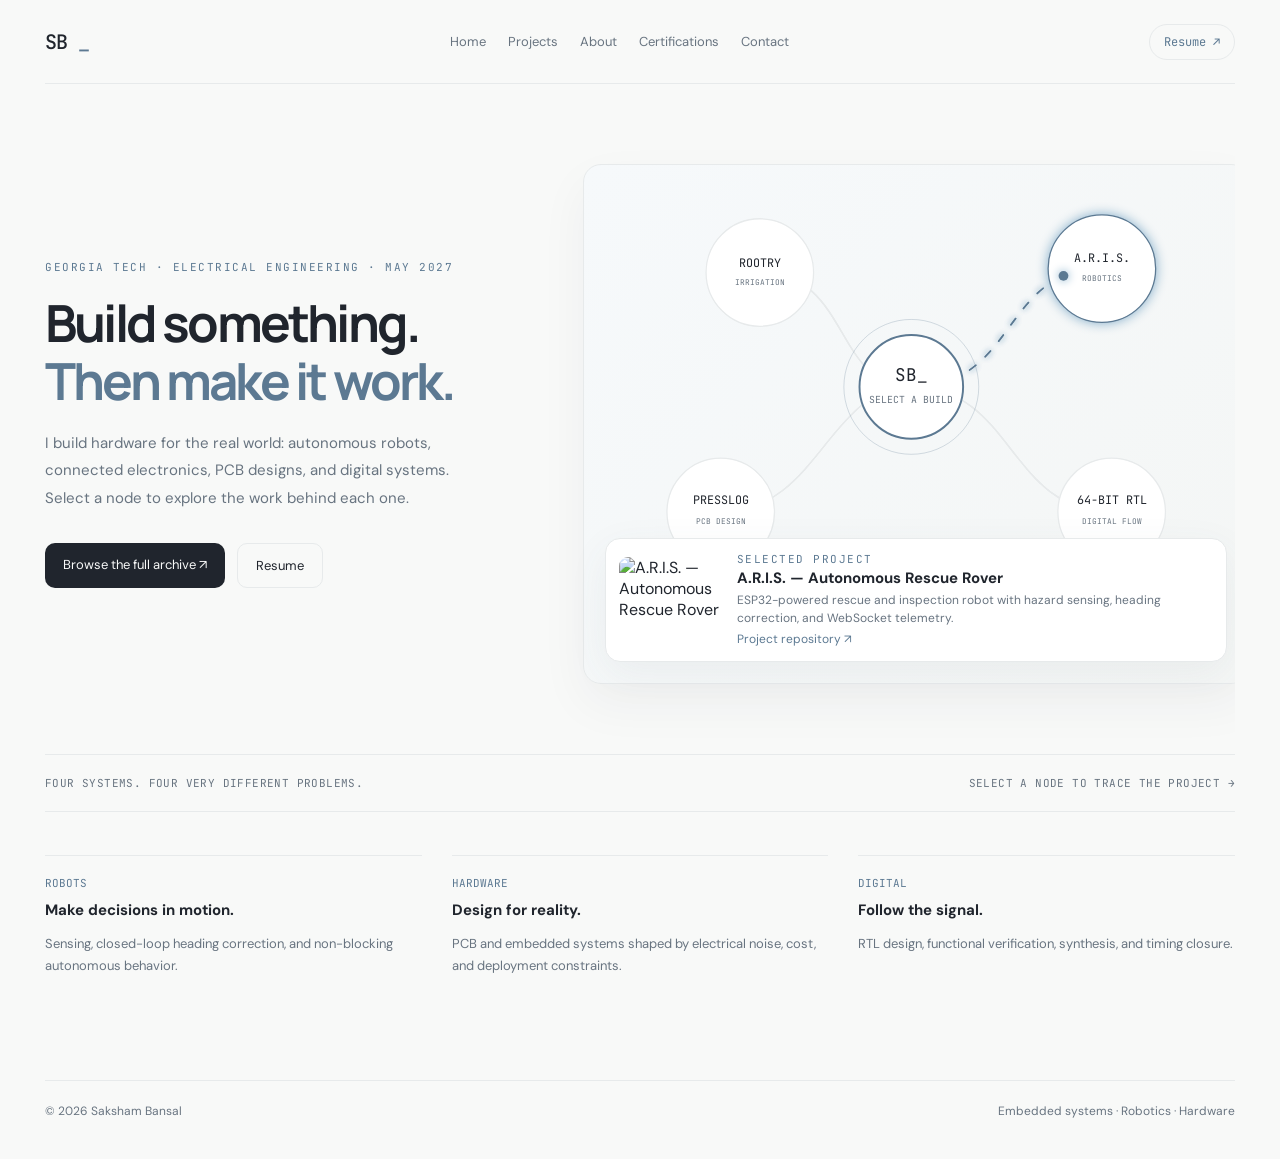
==== commit 17ea4e42: "Add files via upload" ====
--- a/index.html
+++ b/index.html
@@ -1,13 +1,230 @@
-<!doctype html><html lang="en"><head><meta charset="utf-8"><meta name="viewport" content="width=device-width,initial-scale=1"><title>Saksham Bansal — Electrical Engineering</title><link rel="stylesheet" href="assets/style.css"><link rel="stylesheet" href="assets/fullsite.css"></head><body data-theme="c"><div class="shell"><header class="top"><a class="logo" href="index.html">SB<span>_</span></a><nav class="nav"><a href="index.html">Home</a><a href="projects.html">Projects</a><a href="about.html">About</a><a href="certifications.html">Certifications</a><a href="contact.html">Contact</a></nav><a class="resume-nav" href="resume-saksham-bansal.pdf" target="_blank" rel="noopener">Resume ↗</a></header><main><section class="hero" id="home"><div class="left"><div class="eyebrow">GEORGIA TECH · ELECTRICAL ENGINEERING · MAY 2027</div><h1>Build something. <em>Then make it work.</em></h1><p class="description">I build hardware for the real world: autonomous robots, connected electronics, PCB designs, and digital systems. Select a node to explore the work behind each one.</p><div class="actions"><a class="primary" href="projects.html">Browse the full archive ↗</a><a class="secondary" href="resume-saksham-bansal.pdf" target="_blank">Resume</a></div></div><div class="viewport"><div class="stage"><svg viewBox="0 0 640 530" role="img" aria-label="Interactive network of four projects. Choose a node to light the connected signal path and change the project preview."><g>
-<path class="wire" data-project="rootry" d="M315 227 C235 227 253 110 160 110"/><path class="wire" data-project="aris" d="M315 227 C424 227 407 106 510 106"/><path class="wire" data-project="presslog" d="M315 227 C230 227 220 355 120 355"/><path class="wire" data-project="rtl" d="M315 227 C420 227 414 355 520 355"/>
-<path class="wire live" data-project="rootry" d="M315 227 C235 227 253 110 160 110"/><path class="wire live" data-project="aris" d="M315 227 C424 227 407 106 510 106"/><path class="wire live" data-project="presslog" d="M315 227 C230 227 220 355 120 355"/><path class="wire live" data-project="rtl" d="M315 227 C420 227 414 355 520 355"/>
-<circle class="halo" cx="315" cy="227" r="69"/><circle cx="315" cy="227" r="53" fill="var(--surface)" stroke="var(--accent)" stroke-width="2"/><text x="315" y="221" text-anchor="middle" fill="var(--text)" font-family="JetBrains Mono" font-size="18">SB_</text><text x="315" y="244" text-anchor="middle" fill="var(--muted)" font-family="JetBrains Mono" font-size="10">SELECT A BUILD</text>
-<g class="node" tabindex="0" role="button" aria-label="Select Rootry" data-project="rootry"><circle cx="160" cy="110" r="55"/><text x="160" y="104">ROOTRY</text><text class="node-small" x="160" y="123">IRRIGATION</text></g>
-<g class="node" tabindex="0" role="button" aria-label="Select ARIS" data-project="aris"><circle cx="510" cy="106" r="55"/><text x="510" y="99">A.R.I.S.</text><text class="node-small" x="510" y="119">ROBOTICS</text></g>
-<g class="node" tabindex="0" role="button" aria-label="Select PressLog" data-project="presslog"><circle cx="120" cy="355" r="55"/><text x="120" y="347">PRESSLOG</text><text class="node-small" x="120" y="367">PCB DESIGN</text></g>
-<g class="node" tabindex="0" role="button" aria-label="Select RTL calculator" data-project="rtl"><circle cx="520" cy="355" r="55"/><text x="520" y="347">64-BIT RTL</text><text class="node-small" x="520" y="367">DIGITAL FLOW</text></g>
-<circle class="signal pulse" data-project="rootry" r="5"><animateMotion dur="1.8s" repeatCount="indefinite" path="M315 227 C235 227 253 110 160 110"/></circle>
-<circle class="signal pulse" data-project="aris" r="5"><animateMotion dur="1.8s" repeatCount="indefinite" path="M315 227 C424 227 407 106 510 106"/></circle>
-<circle class="signal pulse" data-project="presslog" r="5"><animateMotion dur="1.8s" repeatCount="indefinite" path="M315 227 C230 227 220 355 120 355"/></circle>
-<circle class="signal pulse" data-project="rtl" r="5"><animateMotion dur="1.8s" repeatCount="indefinite" path="M315 227 C420 227 414 355 520 355"/></circle>
-</g></svg></div><div class="preview" aria-live="polite"><img id="project-image" src="images/aris.jpg" alt="ARIS rover"><div><div class="micro">Selected project</div><h3 id="project-title">A.R.I.S. — Autonomous Rescue Rover</h3><p id="project-desc">ESP32 rescue rover with hazard sensing and WebSocket telemetry.</p><a id="project-link" href="https://github.com/bansalsaksham/ARIS" target="_blank" rel="noopener">Project repository ↗</a></div></div></div></section><section class="intro-bar"><span>FOUR SYSTEMS. FOUR VERY DIFFERENT PROBLEMS.</span><span>SELECT A NODE TO TRACE THE PROJECT →</span></section><section class="bottom"><div><span class="tag">ROBOTS</span><h3>Make decisions in motion.</h3><p>Sensing, closed-loop heading correction, and non-blocking autonomous behavior.</p></div><div><span class="tag">HARDWARE</span><h3>Design for reality.</h3><p>PCB and embedded systems shaped by electrical noise, cost, and deployment constraints.</p></div><div><span class="tag">DIGITAL</span><h3>Follow the signal.</h3><p>RTL design, functional verification, synthesis, and timing closure.</p></div></section></main><footer class="foot"><span>© 2026 Saksham Bansal</span><span>Embedded systems · Robotics · Hardware</span></footer></div><script src="assets/app.js"></script></body></html>+<!DOCTYPE html>
+<html lang="en">
+ <head>
+  <meta charset="utf-8"/>
+  <meta content="width=device-width,initial-scale=1" name="viewport"/>
+  <title>
+   Saksham Bansal &mdash; Electrical Engineering
+  </title>
+  <link href="assets/style.css" rel="stylesheet"/>
+  <link href="assets/fullsite.css" rel="stylesheet"/>
+ </head>
+ <body data-theme="c">
+  <div class="shell">
+   <header class="top">
+    <a class="logo" href="index.html">
+     SB
+     <span>
+      _
+     </span>
+    </a>
+    <nav class="nav">
+     <a href="index.html">
+      Home
+     </a>
+     <a href="projects.html">
+      Projects
+     </a>
+     <a href="about.html">
+      About
+     </a>
+     <a href="certifications.html">
+      Certifications
+     </a>
+     <a href="contact.html">
+      Contact
+     </a>
+    </nav>
+    <a class="resume-nav" href="resume-saksham-bansal.pdf" rel="noopener" target="_blank">
+     Resume &nearrow;
+    </a>
+   </header>
+   <main>
+    <section class="hero" id="home">
+     <div class="left">
+      <div class="eyebrow">
+       GEORGIA TECH &middot; ELECTRICAL ENGINEERING &middot; MAY 2027
+      </div>
+      <h1>
+       Build something.
+       <em>
+        Then make it work.
+       </em>
+      </h1>
+      <p class="description">
+       I build hardware for the real world: autonomous robots, connected electronics, PCB designs, and digital systems. Select a node to explore the work behind each one.
+      </p>
+      <div class="actions">
+       <a class="primary" href="projects.html">
+        Browse the full archive &nearrow;
+       </a>
+       <a class="secondary" href="resume-saksham-bansal.pdf" target="_blank">
+        Resume
+       </a>
+      </div>
+     </div>
+     <div class="viewport">
+      <div class="stage">
+       <svg aria-label="Interactive network of four projects. Choose a node to light the connected signal path and change the project preview." role="img" viewbox="0 0 640 530">
+        <g>
+         <path class="wire" d="M315 227 C235 227 253 110 160 110" data-project="rootry">
+         </path>
+         <path class="wire" d="M315 227 C424 227 407 106 510 106" data-project="aris">
+         </path>
+         <path class="wire" d="M315 227 C230 227 220 355 120 355" data-project="presslog">
+         </path>
+         <path class="wire" d="M315 227 C420 227 414 355 520 355" data-project="rtl">
+         </path>
+         <path class="wire live" d="M315 227 C235 227 253 110 160 110" data-project="rootry">
+         </path>
+         <path class="wire live" d="M315 227 C424 227 407 106 510 106" data-project="aris">
+         </path>
+         <path class="wire live" d="M315 227 C230 227 220 355 120 355" data-project="presslog">
+         </path>
+         <path class="wire live" d="M315 227 C420 227 414 355 520 355" data-project="rtl">
+         </path>
+         <circle class="halo" cx="315" cy="227" r="69">
+         </circle>
+         <circle cx="315" cy="227" fill="var(--surface)" r="53" stroke="var(--accent)" stroke-width="2">
+         </circle>
+         <text fill="var(--text)" font-family="JetBrains Mono" font-size="18" text-anchor="middle" x="315" y="221">
+          SB_
+         </text>
+         <text fill="var(--muted)" font-family="JetBrains Mono" font-size="10" text-anchor="middle" x="315" y="244">
+          SELECT A BUILD
+         </text>
+         <g aria-label="Select Rootry" class="node" data-project="rootry" role="button" tabindex="0">
+          <circle cx="160" cy="110" r="55">
+          </circle>
+          <text x="160" y="104">
+           ROOTRY
+          </text>
+          <text class="node-small" x="160" y="123">
+           IRRIGATION
+          </text>
+         </g>
+         <g aria-label="Select ARIS" class="node" data-project="aris" role="button" tabindex="0">
+          <circle cx="510" cy="106" r="55">
+          </circle>
+          <text x="510" y="99">
+           A.R.I.S.
+          </text>
+          <text class="node-small" x="510" y="119">
+           ROBOTICS
+          </text>
+         </g>
+         <g aria-label="Select PressLog" class="node" data-project="presslog" role="button" tabindex="0">
+          <circle cx="120" cy="355" r="55">
+          </circle>
+          <text x="120" y="347">
+           PRESSLOG
+          </text>
+          <text class="node-small" x="120" y="367">
+           PCB DESIGN
+          </text>
+         </g>
+         <g aria-label="Select RTL calculator" class="node" data-project="rtl" role="button" tabindex="0">
+          <circle cx="520" cy="355" r="55">
+          </circle>
+          <text x="520" y="347">
+           64-BIT RTL
+          </text>
+          <text class="node-small" x="520" y="367">
+           DIGITAL FLOW
+          </text>
+         </g>
+         <circle class="signal pulse" data-project="rootry" r="5">
+          <animatemotion dur="1.8s" path="M315 227 C235 227 253 110 160 110" repeatcount="indefinite">
+          </animatemotion>
+         </circle>
+         <circle class="signal pulse" data-project="aris" r="5">
+          <animatemotion dur="1.8s" path="M315 227 C424 227 407 106 510 106" repeatcount="indefinite">
+          </animatemotion>
+         </circle>
+         <circle class="signal pulse" data-project="presslog" r="5">
+          <animatemotion dur="1.8s" path="M315 227 C230 227 220 355 120 355" repeatcount="indefinite">
+          </animatemotion>
+         </circle>
+         <circle class="signal pulse" data-project="rtl" r="5">
+          <animatemotion dur="1.8s" path="M315 227 C420 227 414 355 520 355" repeatcount="indefinite">
+          </animatemotion>
+         </circle>
+        </g>
+       </svg>
+      </div>
+      <div aria-live="polite" class="preview">
+       <img alt="ARIS rover" id="project-image" src="images/aris.jpg"/>
+       <div>
+        <div class="micro">
+         Selected project
+        </div>
+        <h3 id="project-title">
+         A.R.I.S. &mdash; Autonomous Rescue Rover
+        </h3>
+        <p id="project-desc">
+         ESP32 rescue rover with hazard sensing and WebSocket telemetry.
+        </p>
+        <a href="https://github.com/bansalsaksham/ARIS" id="project-link" rel="noopener" target="_blank">
+         Project repository &nearrow;
+        </a>
+       </div>
+      </div>
+     </div>
+    </section>
+    <section class="intro-bar">
+     <span>
+      FOUR SYSTEMS. FOUR VERY DIFFERENT PROBLEMS.
+     </span>
+     <span>
+      SELECT A NODE TO TRACE THE PROJECT &rarr;
+     </span>
+    </section>
+    <section class="bottom">
+     <div>
+      <span class="tag">
+       ROBOTS
+      </span>
+      <h3>
+       Make decisions in motion.
+      </h3>
+      <p>
+       Sensing, closed-loop heading correction, and non-blocking autonomous behavior.
+      </p>
+     </div>
+     <div>
+      <span class="tag">
+       HARDWARE
+      </span>
+      <h3>
+       Design for reality.
+      </h3>
+      <p>
+       PCB and embedded systems shaped by electrical noise, cost, and deployment constraints.
+      </p>
+     </div>
+     <div>
+      <span class="tag">
+       DIGITAL
+      </span>
+      <h3>
+       Follow the signal.
+      </h3>
+      <p>
+       RTL design, functional verification, synthesis, and timing closure.
+      </p>
+     </div>
+    </section>
+   </main>
+   <footer class="foot">
+    <span>
+     &copy; 2026 Saksham Bansal
+    </span>
+    <span>
+     Embedded systems &middot; Robotics &middot; Hardware
+    </span>
+   </footer>
+  </div>
+  <script src="assets/app.js">
+  </script>
+ </body>
+</html>
